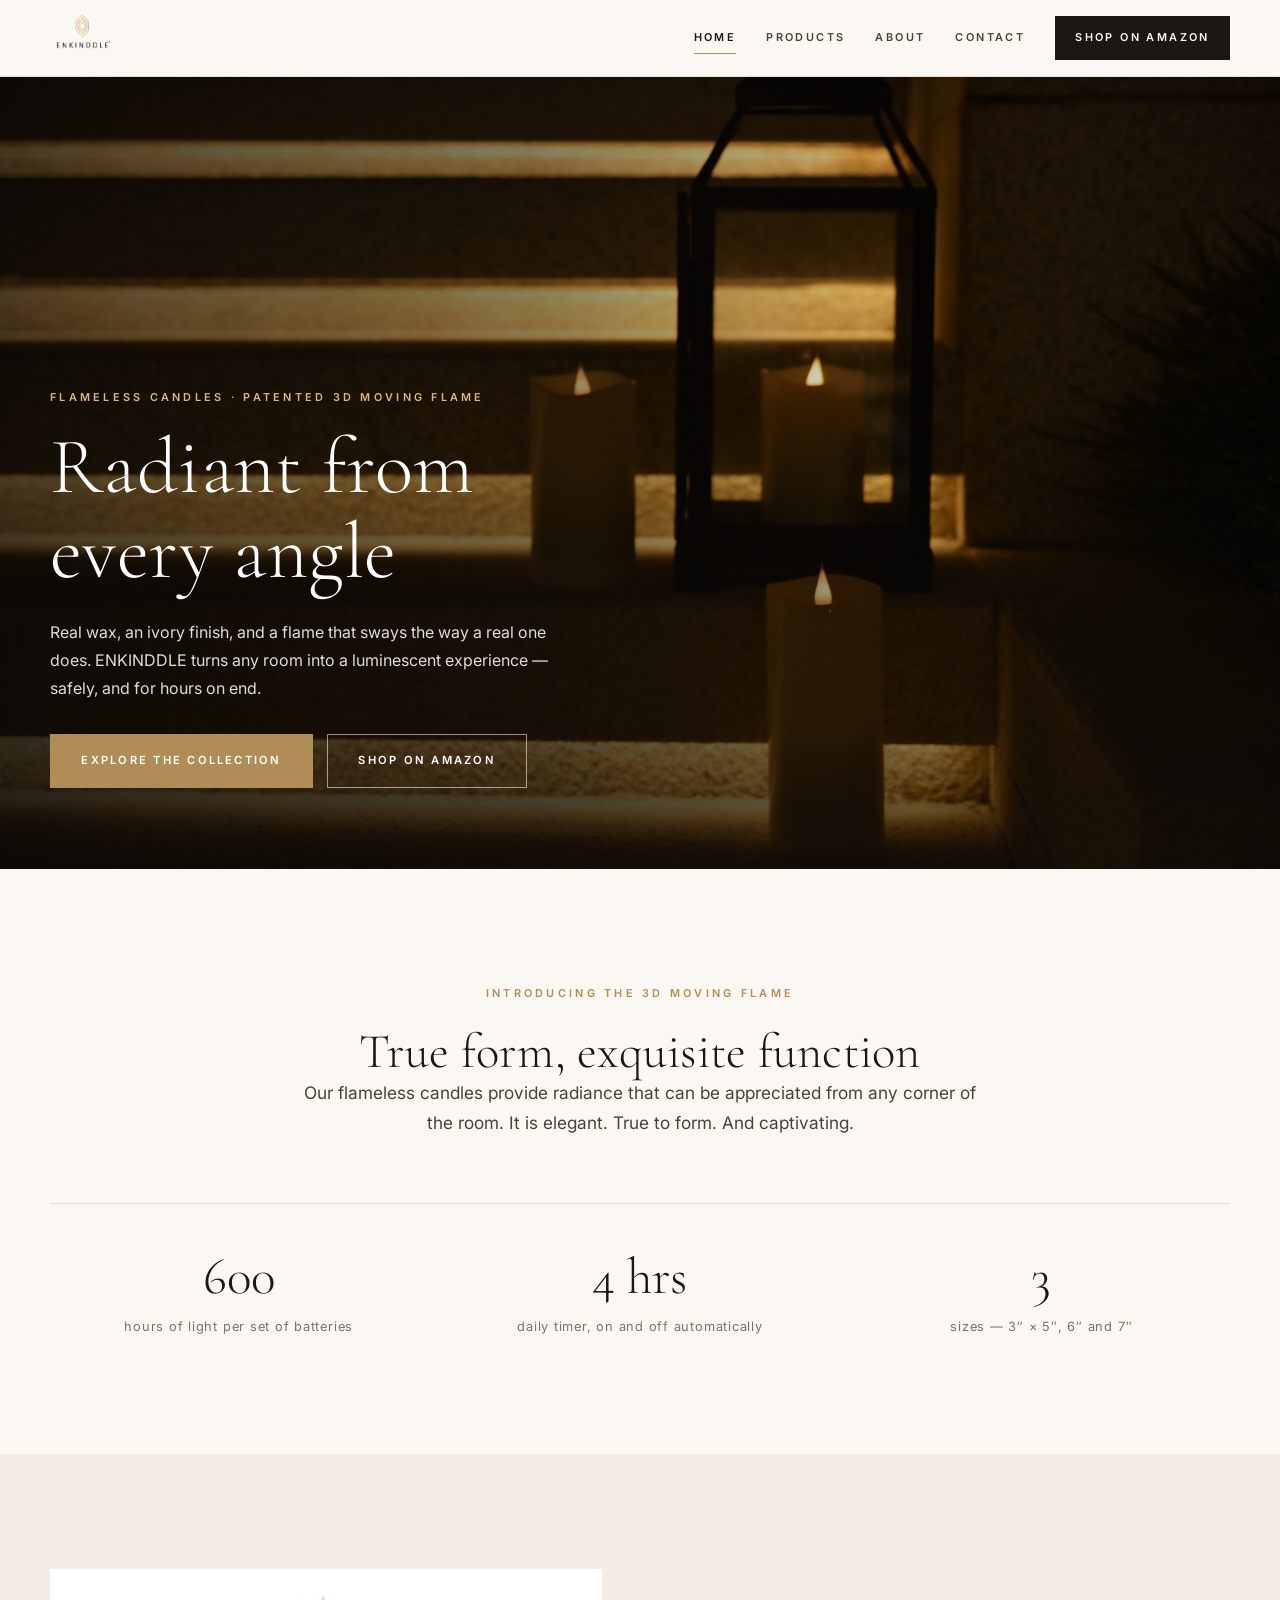
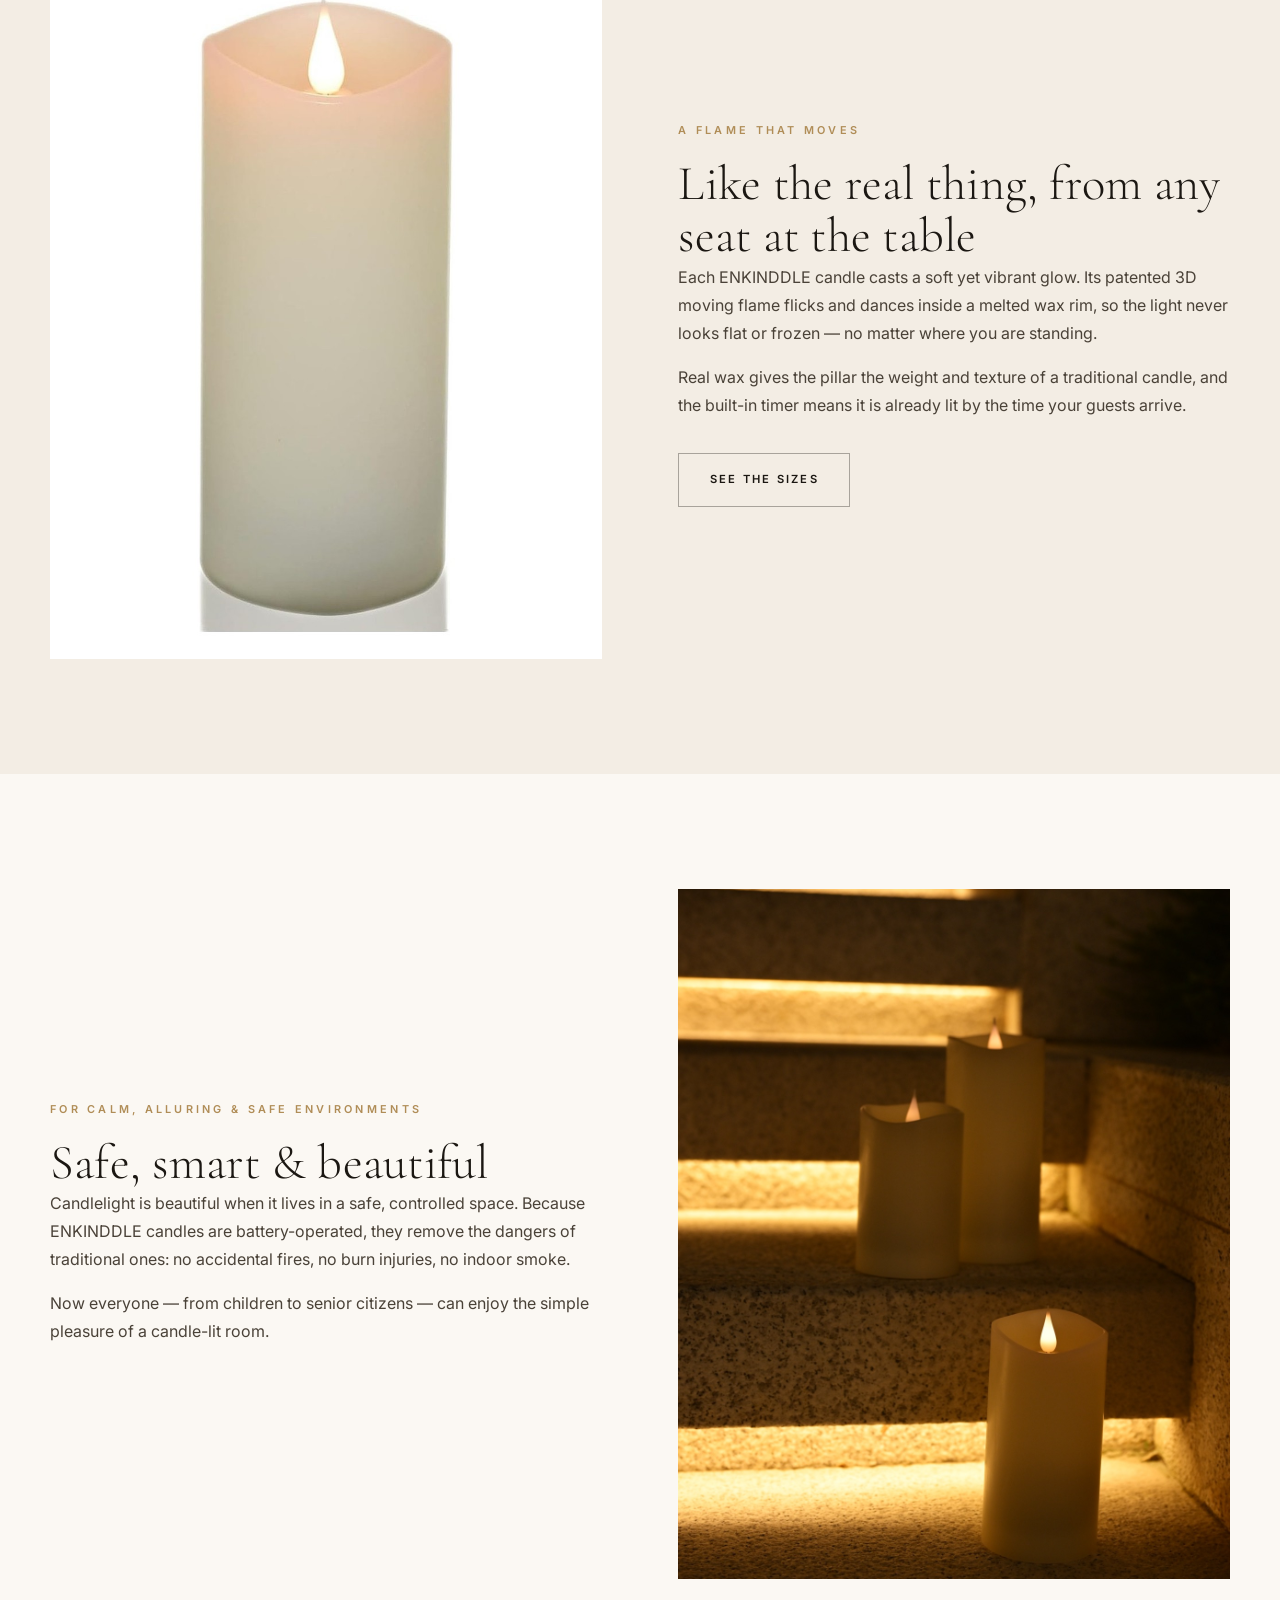
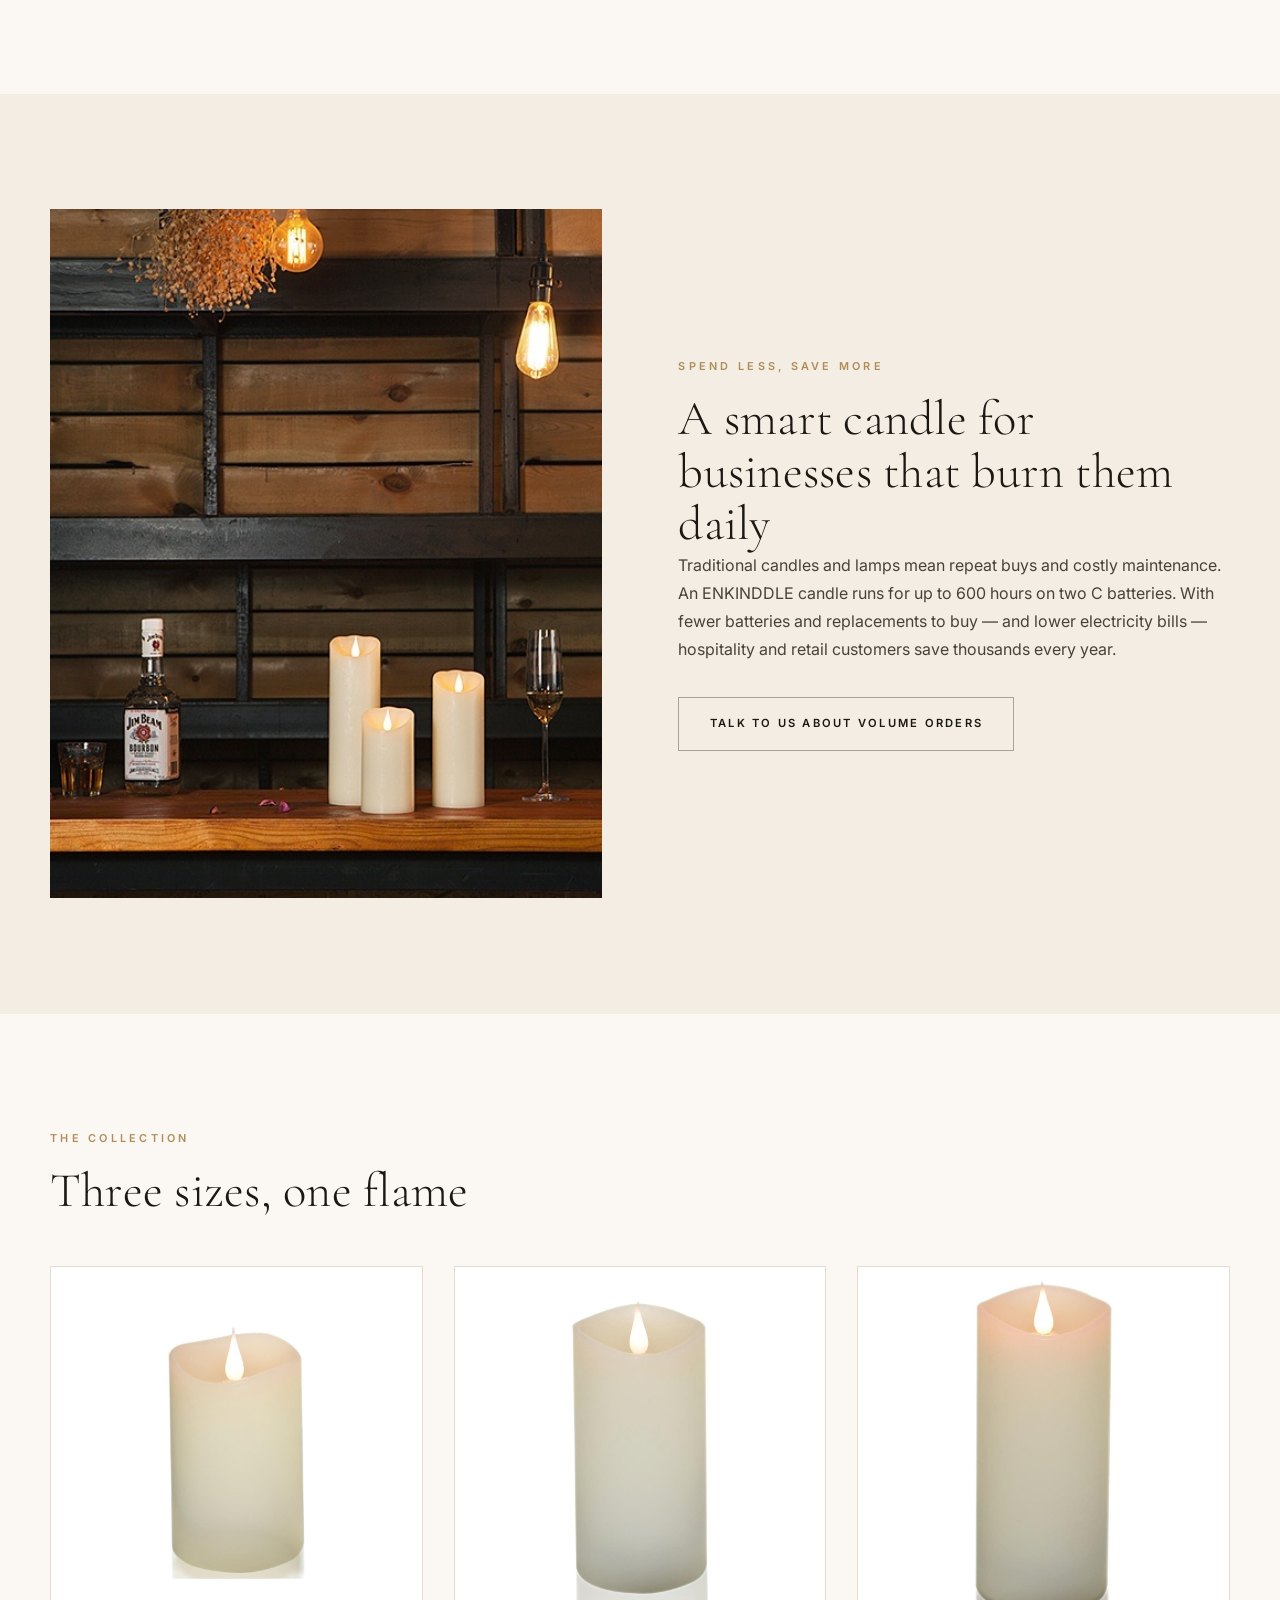
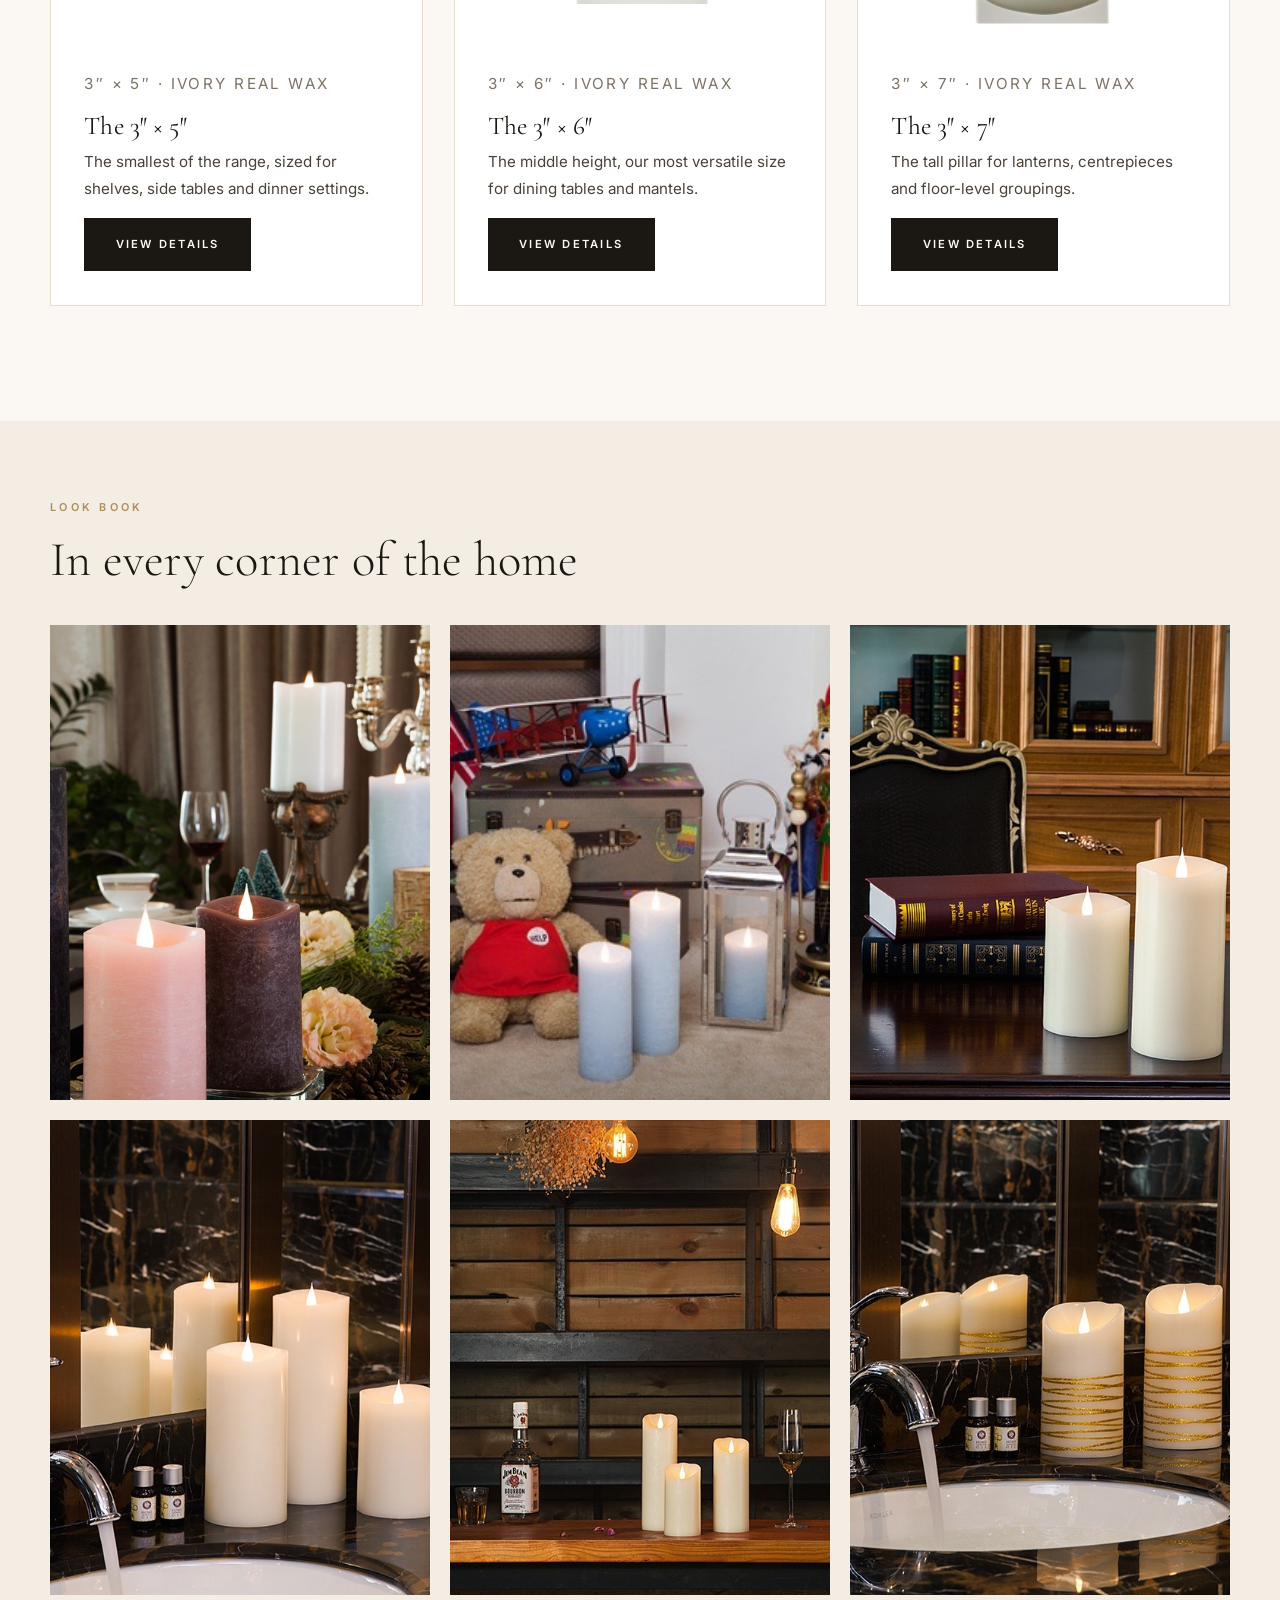
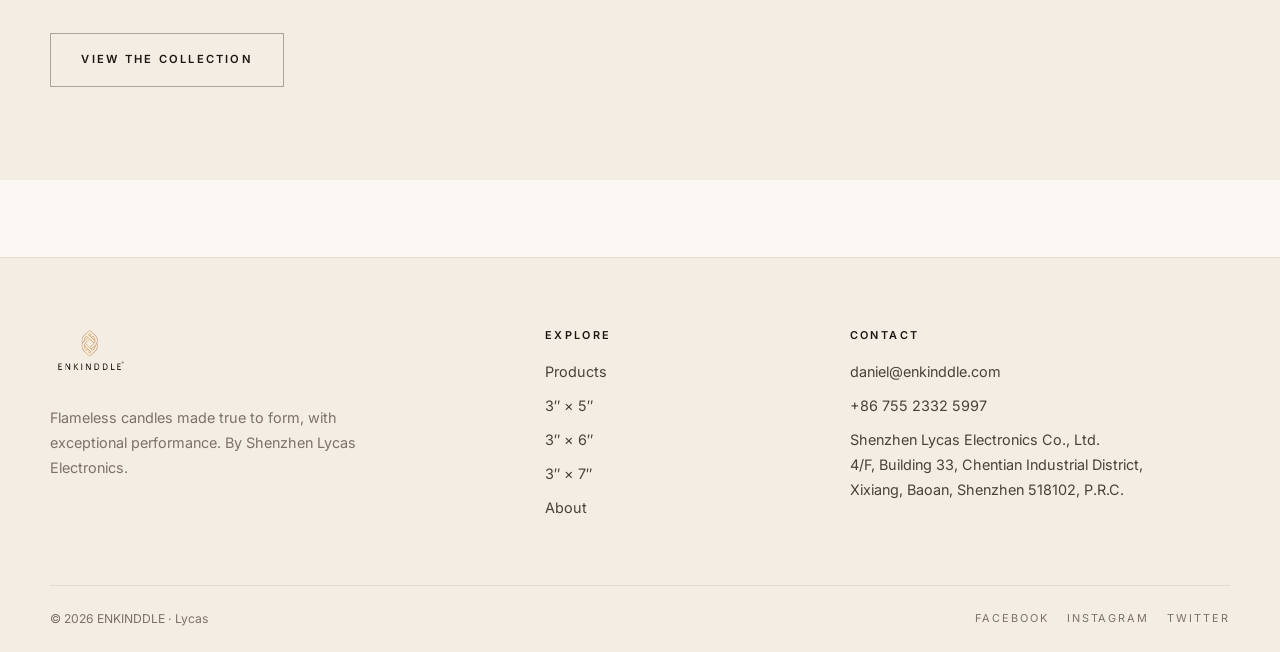
==== index.html @ 39f465e2 "ENKINDDLE static site: three live Amazon sizes, 600-hour timer copy" ====
<!DOCTYPE html>
<html lang="en">
<head>
<meta charset="utf-8">
<meta name="viewport" content="width=device-width, initial-scale=1">
<title>ENKINDDLE — Flameless Candles with a 3D Moving Flame</title>
<meta name="description" content="ENKINDDLE flameless candles combine real wax with a patented 3D moving flame. A 4-hour timer and up to 600 hours on two C batteries — safe light for homes, hotels and events.">
<link rel="canonical" href="https://enkinddle.com/">
<meta property="og:type" content="website">
<meta property="og:title" content="ENKINDDLE — Radiant From Every Angle">
<meta property="og:description" content="Flameless candles with a patented 3D moving flame and real wax — a 4-hour timer and up to 600 hours of glow.">
<meta property="og:image" content="https://enkinddle.com/assets/img/hero-lantern.jpg">
<meta property="og:url" content="https://enkinddle.com/">
<meta name="theme-color" content="#fbf8f3">
<link rel="icon" href="/assets/img/enkinddle-logo.png">
<link rel="preconnect" href="https://fonts.googleapis.com">
<link rel="preconnect" href="https://fonts.gstatic.com" crossorigin>
<link href="https://fonts.googleapis.com/css2?family=Cormorant+Garamond:wght@300;400;500&family=Inter:wght@300;400;500;600&display=swap" rel="stylesheet">
<link rel="stylesheet" href="/assets/css/style.css">
<script type="application/ld+json">
{
  "@context": "https://schema.org",
  "@type": "Organization",
  "name": "ENKINDDLE",
  "url": "https://enkinddle.com/",
  "logo": "https://enkinddle.com/assets/img/enkinddle-logo.png",
  "email": "daniel@enkinddle.com",
  "telephone": "+86-755-2332-5997",
  "parentOrganization": { "@type": "Organization", "name": "Shenzhen Lycas Electronics Co., Ltd." },
  "sameAs": [
    "https://www.facebook.com/Enkinddle/",
    "https://www.instagram.com/enkinddlecandles/",
    "https://twitter.com/EnkinddleCandle"
  ]
}
</script>
</head>
<body>
<header class="site-header">
  <div class="wrap header-inner">
    <a class="brand" href="/" aria-label="ENKINDDLE home">
      <img src="/assets/img/enkinddle-logo.png" alt="ENKINDDLE" width="67" height="46">
    </a>
    <button class="nav-toggle" type="button" aria-expanded="false" aria-controls="site-nav" aria-label="Open menu">
      <span></span><span></span><span></span>
    </button>
    <nav id="site-nav" class="site-nav" aria-label="Main">
      <a href="/" aria-current="page">Home</a>
      <a href="/products/">Products</a>
      <a href="/lycas/">About</a>
      <a href="/contact/">Contact</a>
      <a class="nav-cta" href="https://www.amazon.com/dp/B0DKXBDCCX" target="_blank" rel="noopener">Shop on Amazon</a>
    </nav>
  </div>
</header>

<main>
  <section class="hero">
    <div class="hero__media">
      <img src="/assets/img/hero-lantern.jpg" alt="ENKINDDLE flameless candles glowing in a lantern on stone steps at dusk" width="2400" height="1600" fetchpriority="high">
    </div>
    <div class="wrap hero__content">
      <span class="eyebrow eyebrow--light">Flameless candles &middot; Patented 3D moving flame</span>
      <h1>Radiant from every angle</h1>
      <p>Real wax, an ivory finish, and a flame that sways the way a real one does. ENKINDDLE turns any room into a luminescent experience — safely, and for hours on end.</p>
      <div class="hero__actions">
        <a class="btn btn--gold" href="/products/">Explore the collection</a>
        <a class="btn btn--light" href="https://www.amazon.com/dp/B0DKXBDCCX" target="_blank" rel="noopener">Shop on Amazon</a>
      </div>
    </div>
  </section>

  <section class="section intro-strip">
    <div class="wrap-narrow">
      <span class="eyebrow">Introducing the 3D moving flame</span>
      <h2>True form, exquisite function</h2>
      <p class="lede" style="margin-inline:auto">Our flameless candles provide radiance that can be appreciated from any corner of the room. It is elegant. True to form. And captivating.</p>
    </div>
    <div class="wrap">
      <div class="stats">
        <div class="stat"><strong>600</strong><span>hours of light per set of batteries</span></div>
        <div class="stat"><strong>4 hrs</strong><span>daily timer, on and off automatically</span></div>
        <div class="stat"><strong>3</strong><span>sizes — 3&Prime; &times; 5&Prime;, 6&Prime; and 7&Prime;</span></div>
      </div>
    </div>
  </section>

  <section class="section section--cream">
    <div class="wrap split">
      <div class="split__media">
        <img src="/assets/img/product-3x7.jpg" alt="ENKINDDLE ivory flameless candle with a glowing 3D moving flame" width="1200" height="1200" loading="lazy">
      </div>
      <div class="split__body">
        <span class="eyebrow">A flame that moves</span>
        <h2>Like the real thing, from any seat at the table</h2>
        <p>Each ENKINDDLE candle casts a soft yet vibrant glow. Its patented 3D moving flame flicks and dances inside a melted wax rim, so the light never looks flat or frozen — no matter where you are standing.</p>
        <p>Real wax gives the pillar the weight and texture of a traditional candle, and the built-in timer means it is already lit by the time your guests arrive.</p>
        <a class="btn btn--ghost" href="/products/">See the sizes</a>
      </div>
    </div>
  </section>

  <section class="section">
    <div class="wrap split split--reverse">
      <div class="split__media">
        <img src="/assets/img/scene-wall.jpg" alt="ENKINDDLE flameless candles resting on a stone ledge at night" width="1800" height="1200" loading="lazy">
      </div>
      <div class="split__body">
        <span class="eyebrow">For calm, alluring &amp; safe environments</span>
        <h2>Safe, smart &amp; beautiful</h2>
        <p>Candlelight is beautiful when it lives in a safe, controlled space. Because ENKINDDLE candles are battery-operated, they remove the dangers of traditional ones: no accidental fires, no burn injuries, no indoor smoke.</p>
        <p>Now everyone — from children to senior citizens — can enjoy the simple pleasure of a candle-lit room.</p>
      </div>
    </div>
  </section>

  <section class="section section--cream">
    <div class="wrap split">
      <div class="split__media">
        <img src="/assets/img/Home_Bar-1.jpg" alt="ENKINDDLE flameless candles on a dark wood bar counter beside a whisky bottle" width="500" height="667" loading="lazy">
      </div>
      <div class="split__body">
        <span class="eyebrow">Spend less, save more</span>
        <h2>A smart candle for businesses that burn them daily</h2>
        <p>Traditional candles and lamps mean repeat buys and costly maintenance. An ENKINDDLE candle runs for up to 600 hours on two C batteries. With fewer batteries and replacements to buy — and lower electricity bills — hospitality and retail customers save thousands every year.</p>
        <a class="btn btn--ghost" href="/contact/">Talk to us about volume orders</a>
      </div>
    </div>
  </section>

  <section class="section">
    <div class="wrap">
      <span class="eyebrow">The collection</span>
      <h2 style="margin-bottom:clamp(32px,4vw,48px)">Three sizes, one flame</h2>
      <div class="grid-3">
        <article class="card">
          <div class="card__media">
            <img src="/assets/img/product-3x5.jpg" alt="ENKINDDLE 3 by 5 inch ivory flameless candle with a 3D moving flame" width="1200" height="1200" loading="lazy">
          </div>
          <div class="card__body">
            <p class="card__meta">3&Prime; &times; 5&Prime; &middot; Ivory real wax</p>
            <h3>The 3&Prime; &times; 5&Prime;</h3>
            <p>The smallest of the range, sized for shelves, side tables and dinner settings.</p>
            <div class="card__actions">
              <a class="btn" href="/products/3x5/">View details</a>
            </div>
          </div>
        </article>
        <article class="card">
          <div class="card__media">
            <img src="/assets/img/product-3x6.jpg" alt="ENKINDDLE ivory flameless candle with a 3D moving flame" width="1200" height="1200" loading="lazy">
          </div>
          <div class="card__body">
            <p class="card__meta">3&Prime; &times; 6&Prime; &middot; Ivory real wax</p>
            <h3>The 3&Prime; &times; 6&Prime;</h3>
            <p>The middle height, our most versatile size for dining tables and mantels.</p>
            <div class="card__actions">
              <a class="btn" href="/products/3x6/">View details</a>
            </div>
          </div>
        </article>
        <article class="card">
          <div class="card__media">
            <img src="/assets/img/product-3x7.jpg" alt="ENKINDDLE tall ivory flameless candle with a 3D moving flame" width="1200" height="1200" loading="lazy">
          </div>
          <div class="card__body">
            <p class="card__meta">3&Prime; &times; 7&Prime; &middot; Ivory real wax</p>
            <h3>The 3&Prime; &times; 7&Prime;</h3>
            <p>The tall pillar for lanterns, centrepieces and floor-level groupings.</p>
            <div class="card__actions">
              <a class="btn" href="/products/enkinddle-flameless-candles-ivory-real-wax-led-candles-with-remote-1-pack-3x7/">View details</a>
            </div>
          </div>
        </article>
      </div>
    </div>
  </section>

  <section class="section section--tight section--cream">
    <div class="wrap">
      <span class="eyebrow">Look book</span>
      <h2 style="margin-bottom:clamp(28px,3vw,40px)">In every corner of the home</h2>
      <div class="lookbook">
        <img src="/assets/img/MG_9657.jpg" alt="Flameless candles glowing in a living room" width="1020" height="680" loading="lazy">
        <img src="/assets/img/MG_0014.jpg" alt="Flameless candles on a shelf" width="482" height="321" loading="lazy">
        <img src="/assets/img/Home_Office-1.jpg" alt="Flameless candle on an office desk" width="500" height="667" loading="lazy">
        <img src="/assets/img/Home_sink2-1.jpg" alt="Flameless candles beside a bathroom sink" width="500" height="667" loading="lazy">
        <img src="/assets/img/Home_Bar-1.jpg" alt="Flameless candles at a home bar" width="500" height="667" loading="lazy">
        <img src="/assets/img/Home_sink-1.jpg" alt="Flameless candle beside a bathroom sink" width="500" height="667" loading="lazy">
      </div>
      <p style="margin-top:clamp(28px,3vw,40px)"><a class="btn btn--ghost" href="/products/">View the collection</a></p>
    </div>
  </section>
</main>

<footer class="site-footer">
  <div class="wrap footer-grid">
    <div>
      <img src="/assets/img/enkinddle-logo.png" alt="ENKINDDLE" width="82" height="56" loading="lazy">
      <p>Flameless candles made true to form, with exceptional performance. By Shenzhen Lycas Electronics.</p>
    </div>
    <div>
      <h4>Explore</h4>
      <ul>
        <li><a href="/products/">Products</a></li>
        <li><a href="/products/3x5/">3&Prime; &times; 5&Prime;</a></li>
        <li><a href="/products/3x6/">3&Prime; &times; 6&Prime;</a></li>
        <li><a href="/products/enkinddle-flameless-candles-ivory-real-wax-led-candles-with-remote-1-pack-3x7/">3&Prime; &times; 7&Prime;</a></li>
        <li><a href="/lycas/">About</a></li>
      </ul>
    </div>
    <div>
      <h4>Contact</h4>
      <ul>
        <li><a href="mailto:daniel@enkinddle.com">daniel@enkinddle.com</a></li>
        <li><a href="tel:+8675523325997">+86 755 2332 5997</a></li>
        <li>Shenzhen Lycas Electronics Co., Ltd.<br>4/F, Building 33, Chentian Industrial District,<br>Xixiang, Baoan, Shenzhen 518102, P.R.C.</li>
      </ul>
    </div>
  </div>
  <div class="wrap footer-bottom">
    <span>&copy; 2026 ENKINDDLE &middot; Lycas</span>
    <div class="social">
      <a href="https://www.facebook.com/Enkinddle/" target="_blank" rel="noopener">Facebook</a>
      <a href="https://www.instagram.com/enkinddlecandles/" target="_blank" rel="noopener">Instagram</a>
      <a href="https://twitter.com/EnkinddleCandle" target="_blank" rel="noopener">Twitter</a>
    </div>
  </div>
</footer>
<script src="/assets/js/site.js" defer></script>
</body>
</html>
---- assets/css/style.css ----
:root {
  --bg: #fbf8f3;
  --bg-2: #f3ede4;
  --ink: #1b1712;
  --ink-soft: #4a4238;
  --muted: #7d7265;
  --gold: #b08d57;
  --gold-deep: #96743f;
  --line: #e6ddd0;
  --serif: "Cormorant Garamond", "Times New Roman", serif;
  --sans: "Inter", -apple-system, BlinkMacSystemFont, "Segoe UI", sans-serif;
  --header-h: 76px;
}

* { box-sizing: border-box; }

html {
  scroll-behavior: smooth;
  scroll-padding-top: calc(var(--header-h) + 16px);
  -webkit-text-size-adjust: 100%;
}

body {
  margin: 0;
  background: var(--bg);
  color: var(--ink-soft);
  font-family: var(--sans);
  font-size: 16px;
  line-height: 1.75;
  font-weight: 400;
  -webkit-font-smoothing: antialiased;
}

img { display: block; max-width: 100%; height: auto; }

a { color: inherit; text-decoration: none; }

h1, h2, h3, h4 {
  font-family: var(--serif);
  color: var(--ink);
  font-weight: 400;
  line-height: 1.08;
  margin: 0;
  letter-spacing: 0.005em;
}

h1 { font-size: clamp(2.7rem, 6.2vw, 5.4rem); font-weight: 300; }
h2 { font-size: clamp(2rem, 3.8vw, 3.3rem); font-weight: 300; }
h3 { font-size: clamp(1.4rem, 2vw, 1.75rem); }

p { margin: 0 0 1em; }

.wrap { width: min(1180px, 100% - 48px); margin-inline: auto; }
.wrap-narrow { width: min(760px, 100% - 48px); margin-inline: auto; }

.eyebrow {
  display: block;
  font-family: var(--sans);
  font-size: 0.68rem;
  font-weight: 600;
  letter-spacing: 0.3em;
  text-transform: uppercase;
  color: var(--gold);
  margin-bottom: 1.1rem;
}

.eyebrow--light { color: #d8b981; }

.lede { font-size: 1.08rem; color: var(--ink-soft); max-width: 62ch; }

.btn {
  display: inline-flex;
  align-items: center;
  gap: 0.65rem;
  padding: 1rem 1.9rem;
  font-family: var(--sans);
  font-size: 0.7rem;
  font-weight: 600;
  letter-spacing: 0.2em;
  text-transform: uppercase;
  color: var(--bg);
  background: var(--ink);
  border: 1px solid var(--ink);
  transition: background 0.25s ease, color 0.25s ease, border-color 0.25s ease;
  cursor: pointer;
}

.btn:hover, .btn:focus-visible { background: var(--gold-deep); border-color: var(--gold-deep); color: #fff; }
.btn--gold { background: var(--gold); border-color: var(--gold); color: #fff; }
.btn--gold:hover, .btn--gold:focus-visible { background: var(--gold-deep); border-color: var(--gold-deep); }
.btn--ghost { background: transparent; color: var(--ink); border-color: rgba(27, 23, 18, 0.35); }
.btn--ghost:hover, .btn--ghost:focus-visible { background: var(--ink); color: var(--bg); border-color: var(--ink); }
.btn--light { background: transparent; color: #fff; border-color: rgba(255, 255, 255, 0.55); }
.btn--light:hover, .btn--light:focus-visible { background: #fff; color: var(--ink); border-color: #fff; }

:focus-visible { outline: 2px solid var(--gold); outline-offset: 3px; }

/* ---------- header ---------- */
.site-header {
  position: sticky;
  top: 0;
  z-index: 50;
  background: rgba(251, 248, 243, 0.94);
  backdrop-filter: blur(10px);
  border-bottom: 1px solid var(--line);
}

.header-inner {
  display: flex;
  align-items: center;
  justify-content: space-between;
  gap: 24px;
  height: var(--header-h);
}

.brand img { height: 46px; width: auto; }

.site-nav { display: flex; align-items: center; gap: 30px; }

.site-nav a {
  font-size: 0.68rem;
  font-weight: 600;
  letter-spacing: 0.22em;
  text-transform: uppercase;
  color: var(--ink-soft);
  padding: 6px 0;
  border-bottom: 1px solid transparent;
  transition: color 0.2s ease, border-color 0.2s ease;
}

.site-nav a:hover, .site-nav a[aria-current="page"] { color: var(--ink); border-color: var(--gold); }

.site-nav .nav-cta {
  padding: 0.7rem 1.2rem;
  background: var(--ink);
  color: var(--bg);
  border: 1px solid var(--ink);
}
.site-nav .nav-cta:hover { background: var(--gold-deep); border-color: var(--gold-deep); color: #fff; }

.nav-toggle {
  display: none;
  width: 42px;
  height: 42px;
  background: none;
  border: 0;
  cursor: pointer;
  padding: 10px;
}
.nav-toggle span { display: block; height: 1px; background: var(--ink); margin: 6px 0; transition: transform 0.25s ease, opacity 0.2s ease; }
.nav-toggle[aria-expanded="true"] span:nth-child(1) { transform: translateY(7px) rotate(45deg); }
.nav-toggle[aria-expanded="true"] span:nth-child(2) { opacity: 0; }
.nav-toggle[aria-expanded="true"] span:nth-child(3) { transform: translateY(-7px) rotate(-45deg); }

/* ---------- hero ---------- */
.hero {
  position: relative;
  min-height: min(88vh, 820px);
  display: flex;
  align-items: flex-end;
  color: #fff;
  overflow: hidden;
}
.hero__media, .hero__media img { position: absolute; inset: 0; width: 100%; height: 100%; object-fit: cover; }
.hero__media::after {
  content: "";
  position: absolute;
  inset: 0;
  background:
    linear-gradient(90deg, rgba(10, 8, 6, 0.68) 0%, rgba(10, 8, 6, 0.38) 42%, rgba(10, 8, 6, 0) 72%),
    linear-gradient(180deg, rgba(12, 10, 8, 0.22) 0%, rgba(12, 10, 8, 0.12) 40%, rgba(12, 10, 8, 0.7) 100%);
}
.hero__content { position: relative; z-index: 1; padding: 0 0 clamp(56px, 9vh, 96px); }
.hero h1 { color: #fff; max-width: 15ch; margin-bottom: 1.4rem; }
.hero p { color: rgba(255, 255, 255, 0.86); max-width: 54ch; margin-bottom: 2rem; }
.hero__actions { display: flex; flex-wrap: wrap; gap: 14px; }

/* ---------- sections ---------- */
.section { padding: clamp(64px, 9vw, 120px) 0; }
.section--tight { padding: clamp(48px, 6vw, 80px) 0; }
.section--cream { background: var(--bg-2); }

.split {
  display: grid;
  grid-template-columns: 1fr 1fr;
  gap: clamp(32px, 6vw, 88px);
  align-items: center;
}
.split--reverse .split__media { order: 2; }
.split__media { position: relative; }
.split__media img { width: 100%; aspect-ratio: 4 / 5; object-fit: cover; }
.split__media--wide img { aspect-ratio: 4 / 3; }
.split__body .btn { margin-top: 0.75rem; }
.split__body p:last-of-type { margin-bottom: 1.4rem; }

.intro-strip { text-align: center; }
.intro-strip p { max-width: 62ch; margin-inline: auto; }
.intro-strip .eyebrow { margin-bottom: 1.4rem; }

.stats {
  display: grid;
  grid-template-columns: repeat(3, 1fr);
  gap: 24px;
  margin-top: clamp(40px, 6vw, 64px);
  border-top: 1px solid var(--line);
  padding-top: clamp(32px, 4vw, 48px);
}
.stat strong {
  display: block;
  font-family: var(--serif);
  font-size: clamp(2.2rem, 4vw, 3.2rem);
  font-weight: 300;
  color: var(--ink);
  line-height: 1;
  margin-bottom: 0.5rem;
}
.stat span { font-size: 0.8rem; letter-spacing: 0.06em; color: var(--muted); }

/* ---------- page hero ---------- */
.page-hero { padding: clamp(56px, 8vw, 96px) 0 clamp(32px, 4vw, 48px); }
.page-hero p { max-width: 60ch; margin-top: 1.2rem; }

/* ---------- product cards ---------- */
.grid-2 { display: grid; grid-template-columns: repeat(2, 1fr); gap: clamp(24px, 3vw, 40px); }
.grid-3 { display: grid; grid-template-columns: repeat(3, 1fr); gap: clamp(20px, 2.4vw, 32px); }

.card {
  background: #fff;
  border: 1px solid var(--line);
  display: flex;
  flex-direction: column;
}
.card__media { background: #0f0e0c; overflow: hidden; }
.card__media img { width: 100%; aspect-ratio: 1 / 1; object-fit: cover; transition: transform 0.5s ease; }
.card:hover .card__media img { transform: scale(1.03); }
.card__body { padding: clamp(22px, 2.6vw, 34px); display: flex; flex-direction: column; flex: 1; }
.card__meta { font-size: 0.7rem; letter-spacing: 0.16em; text-transform: uppercase; color: var(--muted); margin-bottom: 0.9rem; }
.card h3 { margin-bottom: 0.6rem; }
.card p { font-size: 0.95rem; }
.card ul { margin: 0 0 1.5rem; padding-left: 1.1rem; font-size: 0.92rem; }
.card ul li { margin-bottom: 0.45rem; }
.card .btn { margin-top: auto; align-self: flex-start; }
.card__actions { display: flex; flex-wrap: wrap; gap: 12px; margin-top: auto; }

/* ---------- lookbook ---------- */
.lookbook {
  display: grid;
  grid-template-columns: repeat(3, 1fr);
  gap: clamp(12px, 1.6vw, 20px);
}
.lookbook img { width: 100%; aspect-ratio: 4 / 5; object-fit: cover; }
.lookbook .span-2 { grid-column: span 2; }
.lookbook .span-2 img { aspect-ratio: auto; height: 100%; }

/* ---------- product detail ---------- */
.product-detail {
  display: grid;
  grid-template-columns: minmax(0, 1.05fr) minmax(0, 0.95fr);
  gap: clamp(32px, 5vw, 72px);
  align-items: start;
  padding-bottom: clamp(56px, 8vw, 96px);
}
.product-detail__media { background: #0f0e0c; position: sticky; top: calc(var(--header-h) + 24px); }
.product-detail__media img { width: 100%; aspect-ratio: 1 / 1; object-fit: cover; }
.product-detail h1 { font-size: clamp(1.9rem, 3.2vw, 2.8rem); margin-bottom: 1rem; }
.breadcrumb { font-size: 0.7rem; letter-spacing: 0.18em; text-transform: uppercase; color: var(--muted); margin: clamp(24px, 3vw, 36px) 0 1.6rem; }
.breadcrumb a:hover { color: var(--ink); }
.breadcrumb span { margin: 0 0.6em; color: var(--line); }

.feature-list { list-style: none; padding: 0; margin: 1.8rem 0; border-top: 1px solid var(--line); }
.feature-list li { padding: 1rem 0; border-bottom: 1px solid var(--line); font-size: 0.95rem; }
.feature-list strong { display: block; font-size: 0.7rem; letter-spacing: 0.18em; text-transform: uppercase; color: var(--gold-deep); margin-bottom: 0.35rem; font-weight: 600; }

.specs { display: grid; grid-template-columns: repeat(2, 1fr); gap: 1px; background: var(--line); border: 1px solid var(--line); margin: 1.8rem 0 2.2rem; }
.specs div { background: var(--bg); padding: 1rem 1.2rem; }
.specs dt { font-size: 0.66rem; letter-spacing: 0.18em; text-transform: uppercase; color: var(--muted); margin-bottom: 0.25rem; }
.specs dd { margin: 0; font-size: 0.95rem; color: var(--ink); }

.buy-bar { display: flex; flex-wrap: wrap; gap: 12px; align-items: center; }
.buy-note { font-size: 0.78rem; color: var(--muted); margin-top: 1rem; }

/* ---------- contact ---------- */
.contact-grid { display: grid; grid-template-columns: 1fr 0.85fr; gap: clamp(40px, 6vw, 88px); }
.form-row { display: grid; grid-template-columns: 1fr 1fr; gap: 20px; }
.field { display: flex; flex-direction: column; margin-bottom: 22px; }
.field label { font-size: 0.68rem; letter-spacing: 0.18em; text-transform: uppercase; color: var(--muted); margin-bottom: 0.5rem; }
.field input, .field textarea {
  font: inherit;
  color: var(--ink);
  background: transparent;
  border: 0;
  border-bottom: 1px solid var(--line);
  padding: 0.7rem 0;
  border-radius: 0;
  transition: border-color 0.2s ease;
}
.field textarea { min-height: 130px; resize: vertical; }
.field input:focus, .field textarea:focus { outline: none; border-color: var(--gold); }
.contact-info h3 { margin-bottom: 1.2rem; }
.contact-info address { font-style: normal; font-size: 0.95rem; line-height: 1.9; margin-bottom: 1.6rem; }
.contact-info a { border-bottom: 1px solid var(--line); }
.contact-info a:hover { border-color: var(--gold); }

/* ---------- footer ---------- */
.site-footer { background: var(--bg-2); border-top: 1px solid var(--line); padding: clamp(48px, 6vw, 72px) 0 0; margin-top: clamp(48px, 6vw, 80px); }
.footer-grid { display: grid; grid-template-columns: 1.4fr 0.8fr 1.2fr; gap: clamp(28px, 4vw, 56px); padding-bottom: clamp(36px, 5vw, 56px); }
.site-footer img { height: 56px; width: auto; margin-bottom: 1.2rem; }
.site-footer p { font-size: 0.9rem; color: var(--muted); max-width: 34ch; }
.site-footer h4 { font-family: var(--sans); font-size: 0.68rem; letter-spacing: 0.22em; text-transform: uppercase; color: var(--ink); margin: 0 0 1.1rem; font-weight: 600; }
.site-footer ul { list-style: none; padding: 0; margin: 0; font-size: 0.9rem; }
.site-footer li { margin-bottom: 0.55rem; }
.site-footer a:hover { color: var(--gold-deep); }
.footer-bottom { display: flex; justify-content: space-between; align-items: center; gap: 16px; flex-wrap: wrap; border-top: 1px solid var(--line); padding: 1.4rem 0; font-size: 0.76rem; color: var(--muted); }
.social { display: flex; gap: 18px; }
.social a { font-size: 0.68rem; letter-spacing: 0.18em; text-transform: uppercase; }

/* ---------- 404 ---------- */
.notfound { text-align: center; padding: clamp(96px, 16vh, 180px) 0; }

/* ---------- responsive ---------- */
@media (max-width: 920px) {
  :root { --header-h: 66px; }
  .nav-toggle { display: block; }
  .site-nav {
    position: fixed;
    top: var(--header-h);
    left: 0;
    right: 0;
    flex-direction: column;
    align-items: flex-start;
    gap: 0;
    background: var(--bg);
    border-bottom: 1px solid var(--line);
    padding: 8px 24px 24px;
    transform: translateY(-12px);
    opacity: 0;
    visibility: hidden;
    transition: opacity 0.22s ease, transform 0.22s ease, visibility 0.22s;
  }
  .site-nav.is-open { opacity: 1; transform: none; visibility: visible; }
  .site-nav a { width: 100%; padding: 14px 0; border-bottom: 1px solid var(--line); }
  .site-nav .nav-cta { margin-top: 16px; text-align: center; justify-content: center; display: flex; }
  .split, .product-detail, .contact-grid, .grid-2 { grid-template-columns: 1fr; }
  .grid-3 { grid-template-columns: repeat(2, 1fr); }
  .split--reverse .split__media { order: 0; }
  .split__media img { aspect-ratio: 4 / 3; }
  .product-detail__media { position: static; }
  .lookbook { grid-template-columns: repeat(2, 1fr); }
  .lookbook .span-2 { grid-column: span 2; }
  .footer-grid { grid-template-columns: 1fr; }
}

@media (max-width: 560px) {
  .wrap, .wrap-narrow { width: calc(100% - 36px); }
  .form-row { grid-template-columns: 1fr; gap: 0; }
  .specs { grid-template-columns: 1fr; }
  .stats { grid-template-columns: 1fr; gap: 28px; }
  .hero { min-height: 78vh; }
  .hero__media img { object-position: 68% center; }
  .hero__media::after {
    background:
      linear-gradient(180deg, rgba(10, 8, 6, 0.3) 0%, rgba(10, 8, 6, 0.18) 35%, rgba(10, 8, 6, 0.76) 100%);
  }
  .card__actions .btn { width: 100%; justify-content: center; }
  .grid-3 { grid-template-columns: 1fr; }
}

@media (prefers-reduced-motion: reduce) {
  html { scroll-behavior: auto; }
  *, *::before, *::after { transition: none !important; animation: none !important; }
}
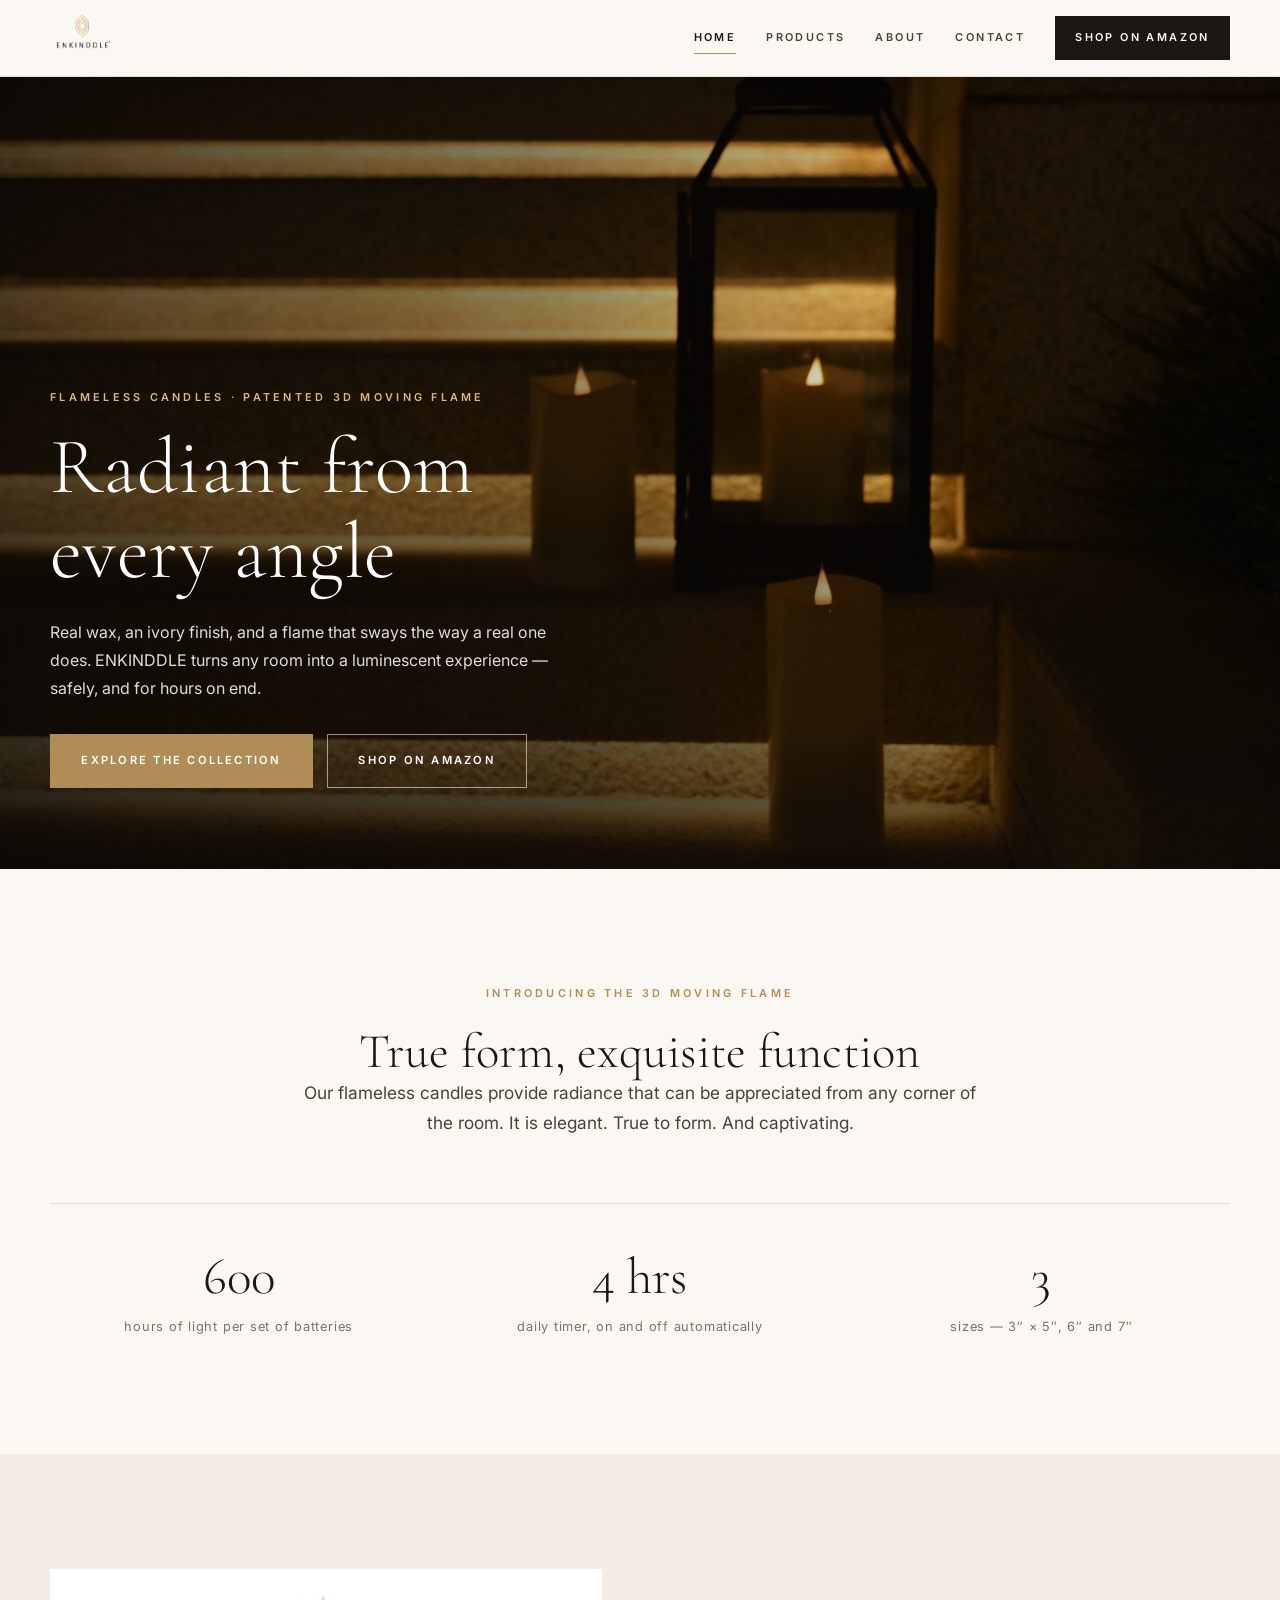
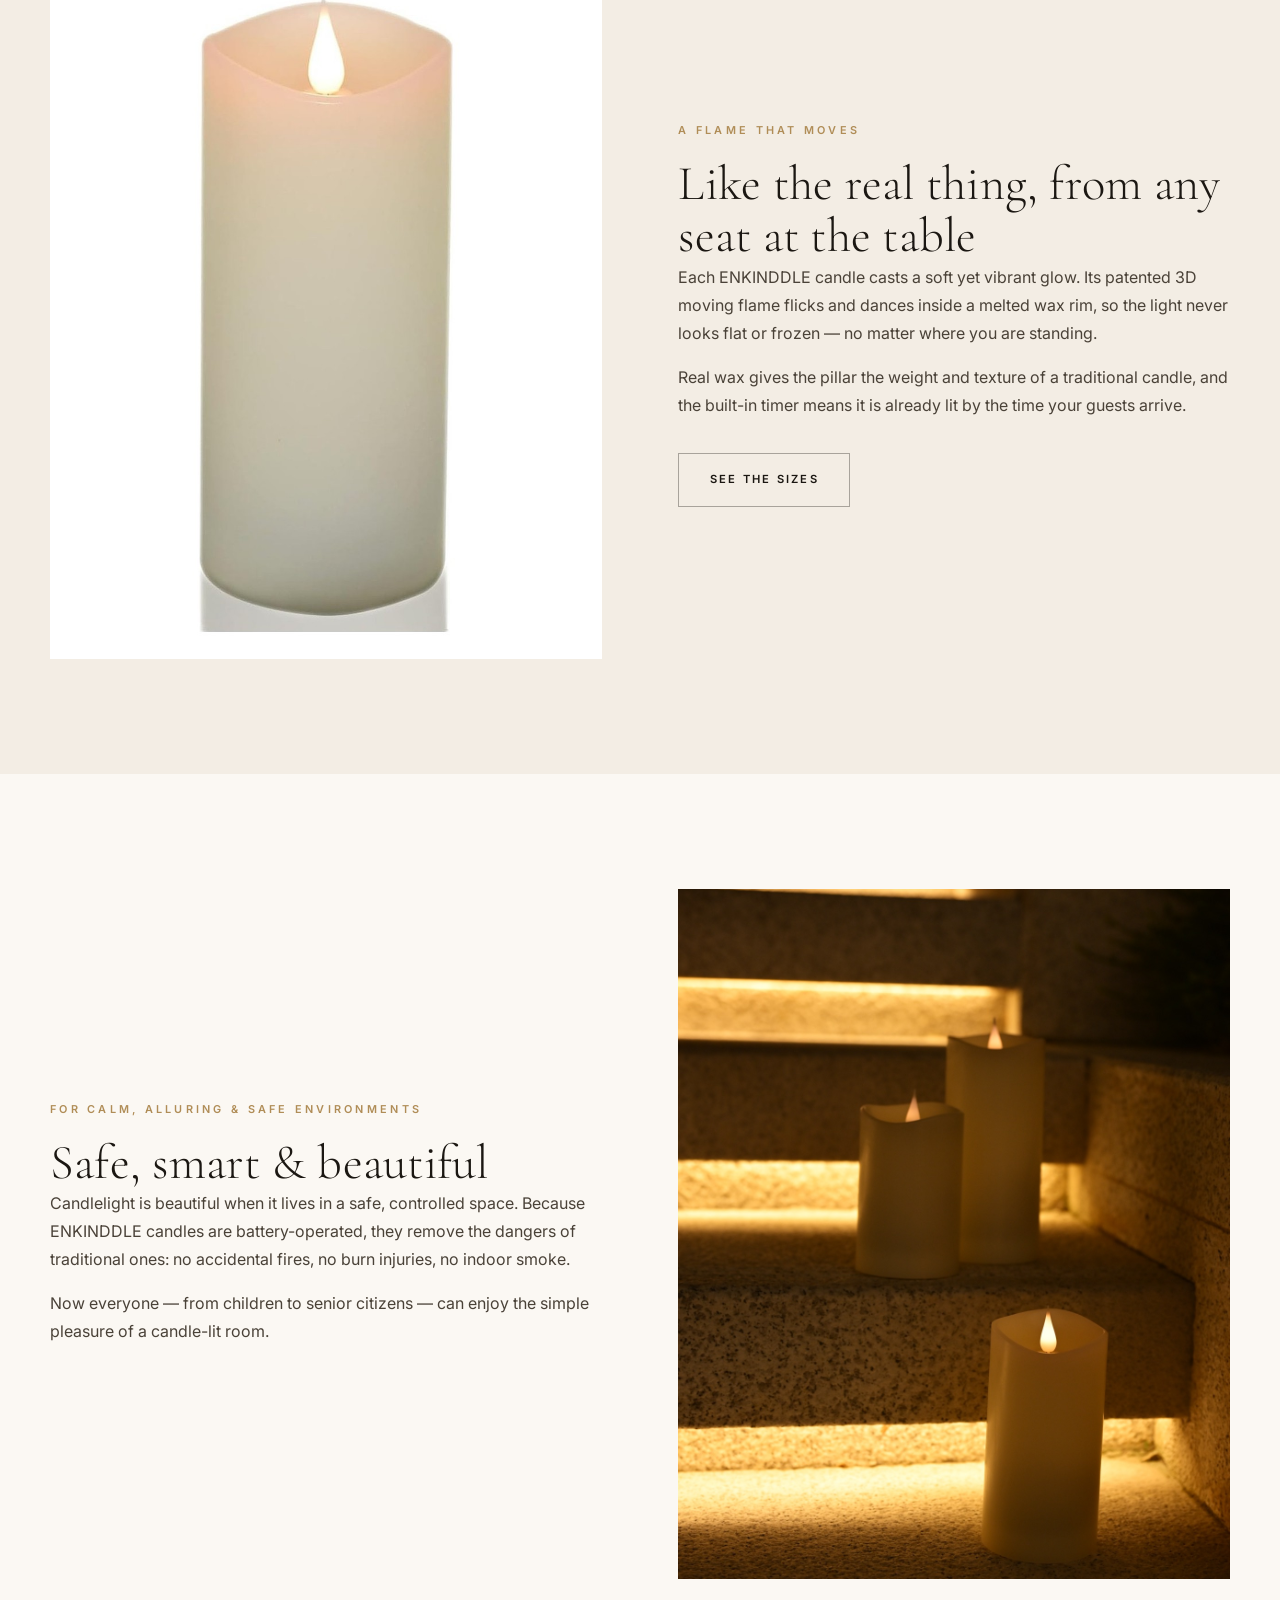
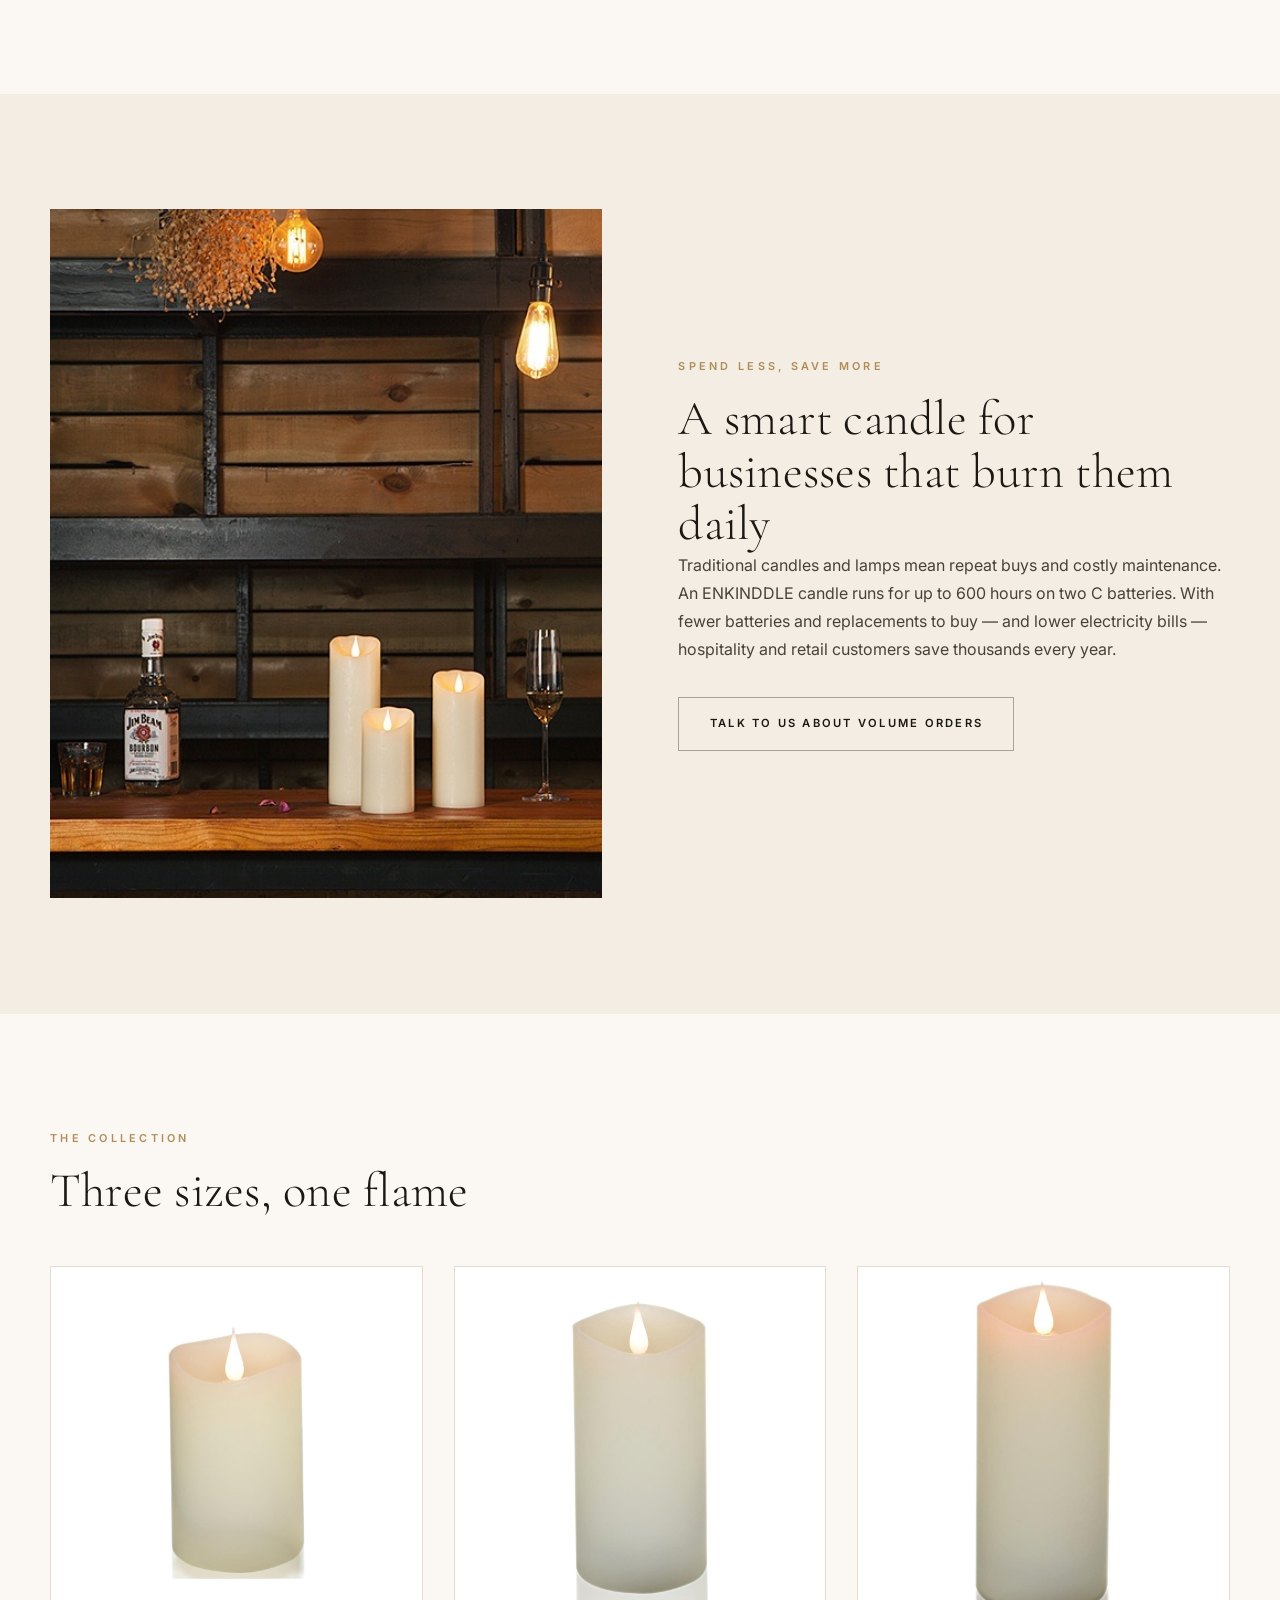
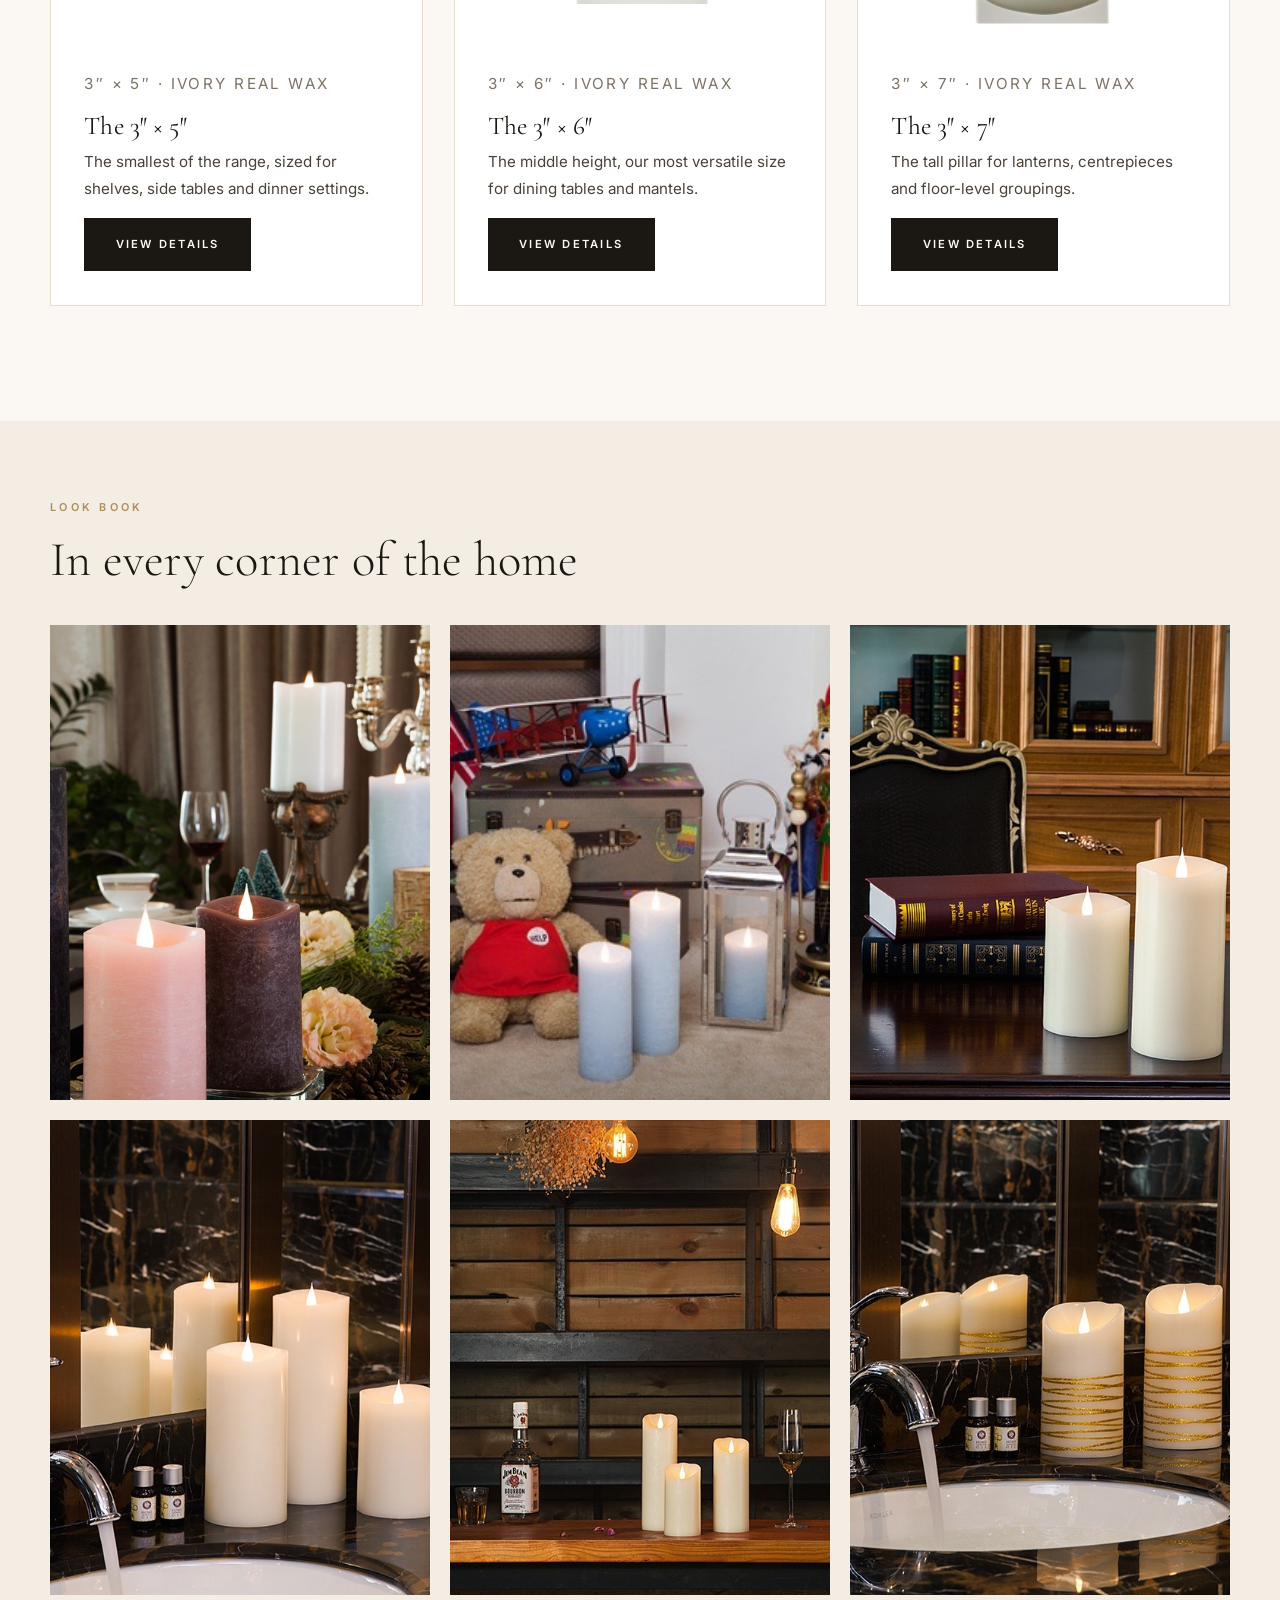
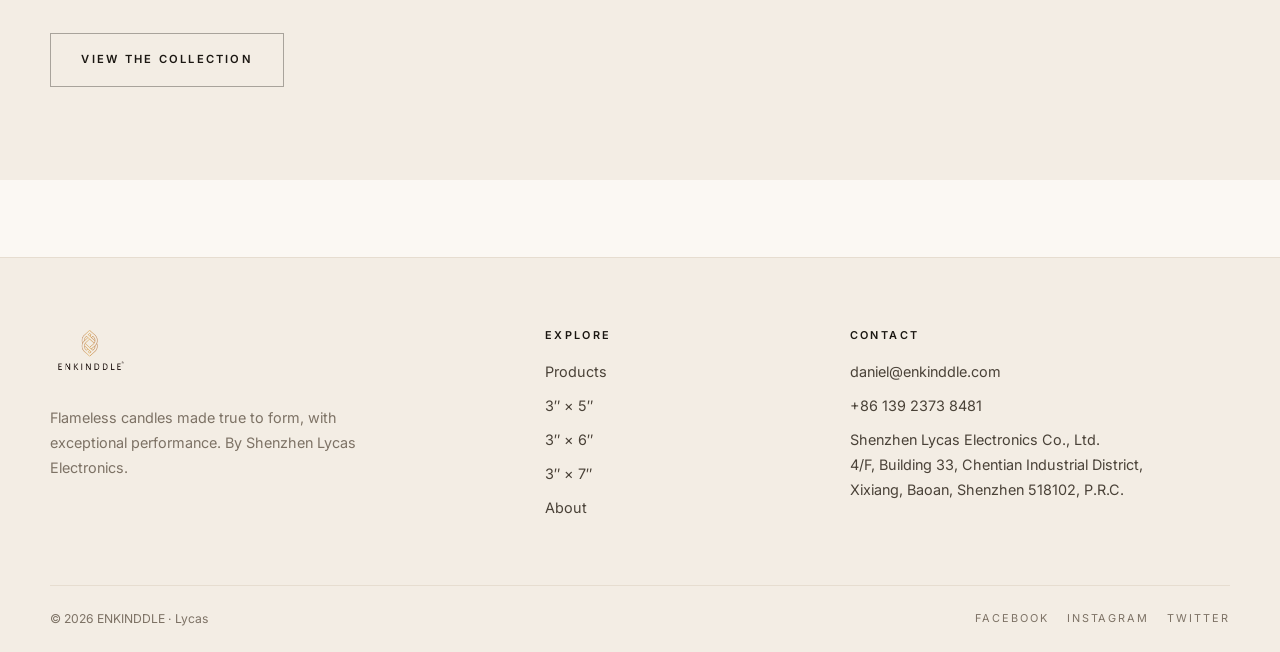
==== commit aa346008: "Update office phone to +86 139 2373 8481" ====
--- a/index.html
+++ b/index.html
@@ -25,7 +25,7 @@
   "url": "https://enkinddle.com/",
   "logo": "https://enkinddle.com/assets/img/enkinddle-logo.png",
   "email": "daniel@enkinddle.com",
-  "telephone": "+86-755-2332-5997",
+  "telephone": "+86-139-2373-8481",
   "parentOrganization": { "@type": "Organization", "name": "Shenzhen Lycas Electronics Co., Ltd." },
   "sameAs": [
     "https://www.facebook.com/Enkinddle/",
@@ -213,7 +213,7 @@
       <h4>Contact</h4>
       <ul>
         <li><a href="mailto:daniel@enkinddle.com">daniel@enkinddle.com</a></li>
-        <li><a href="tel:+8675523325997">+86 755 2332 5997</a></li>
+        <li><a href="tel:+8613923738481">+86 139 2373 8481</a></li>
         <li>Shenzhen Lycas Electronics Co., Ltd.<br>4/F, Building 33, Chentian Industrial District,<br>Xixiang, Baoan, Shenzhen 518102, P.R.C.</li>
       </ul>
     </div>
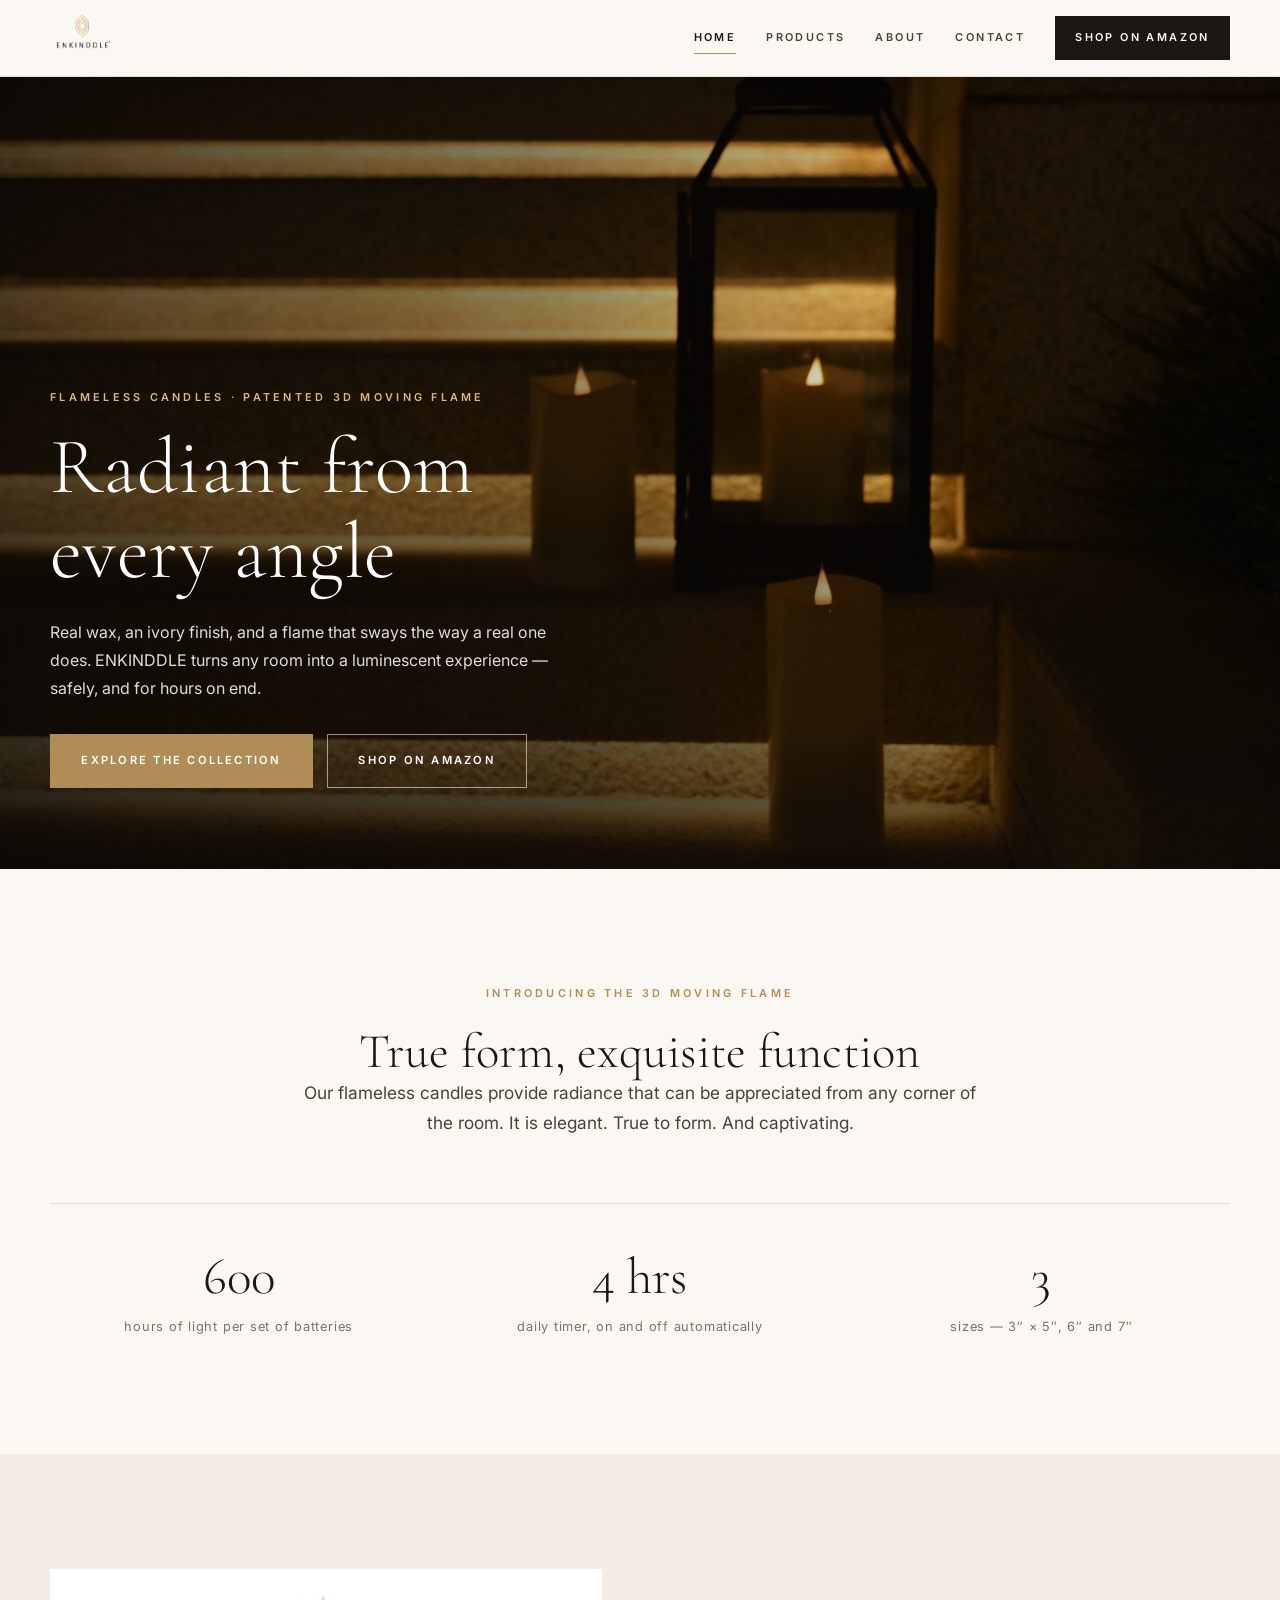
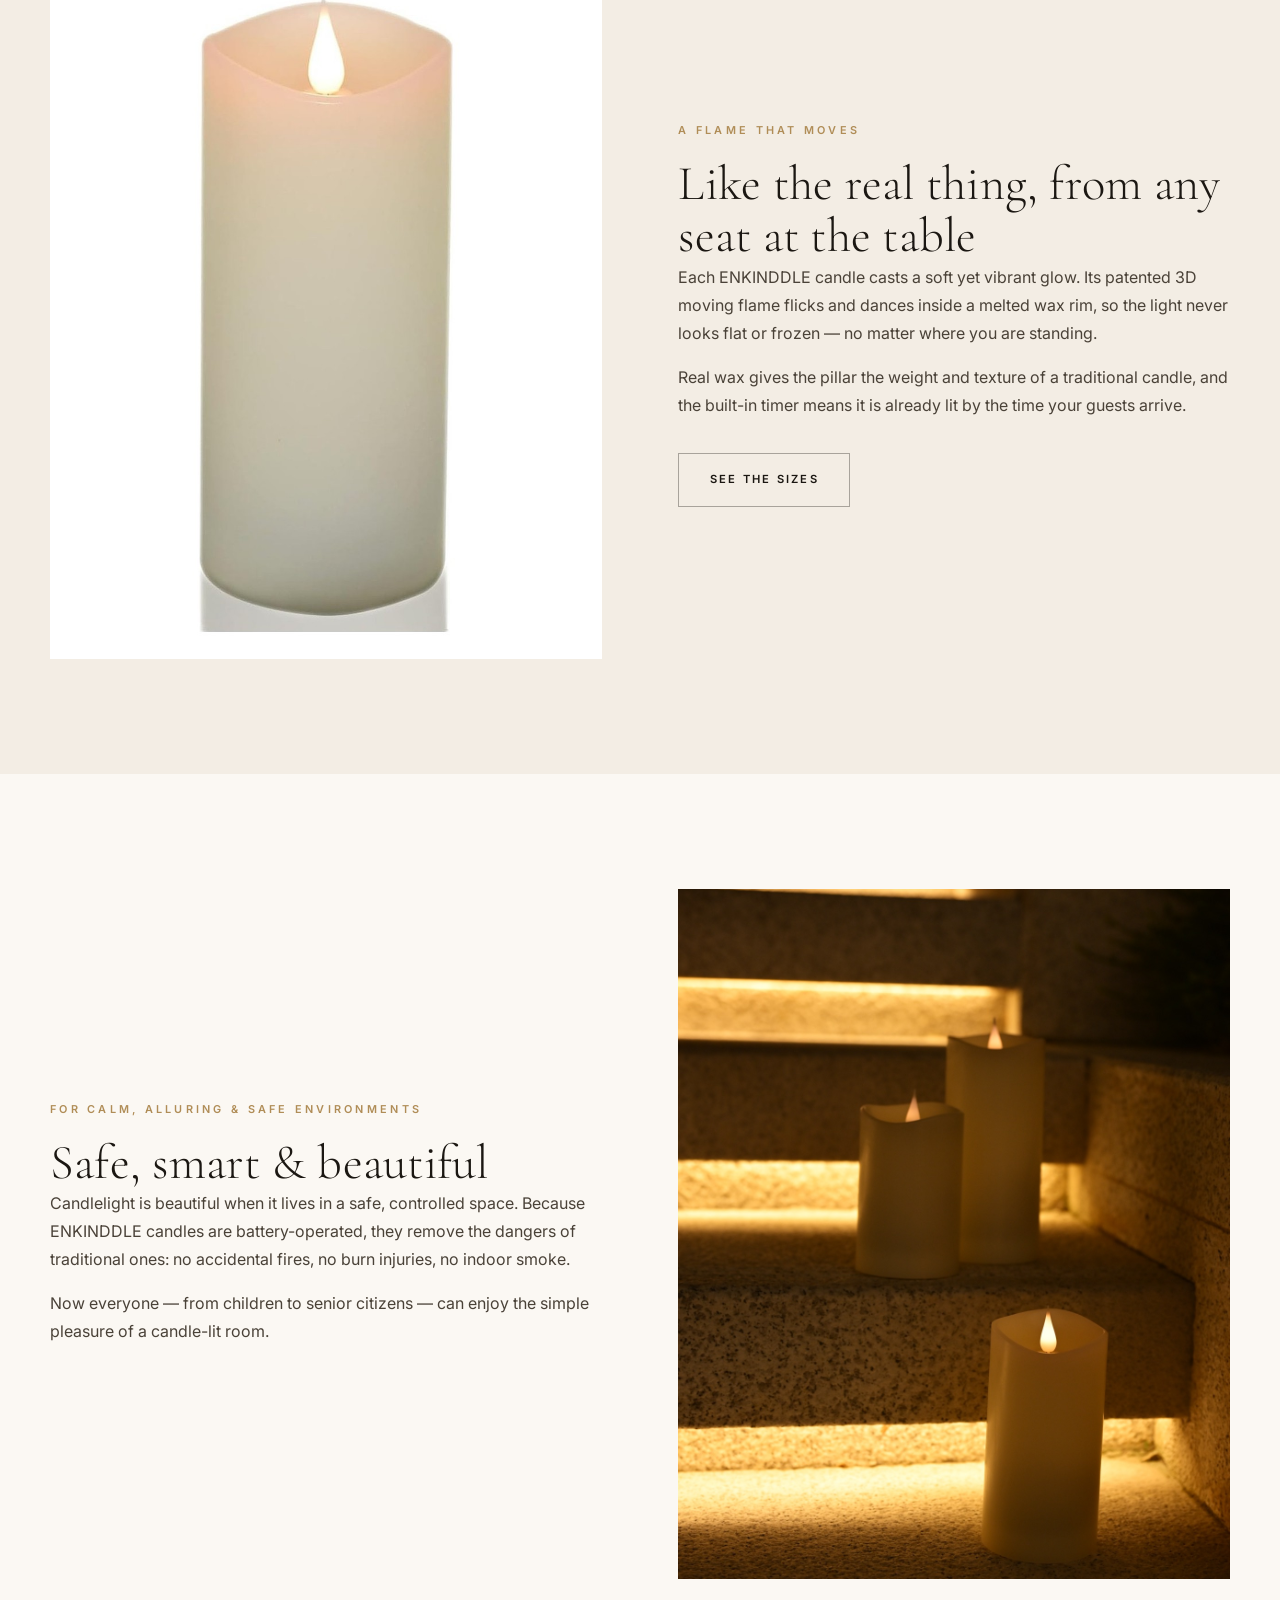
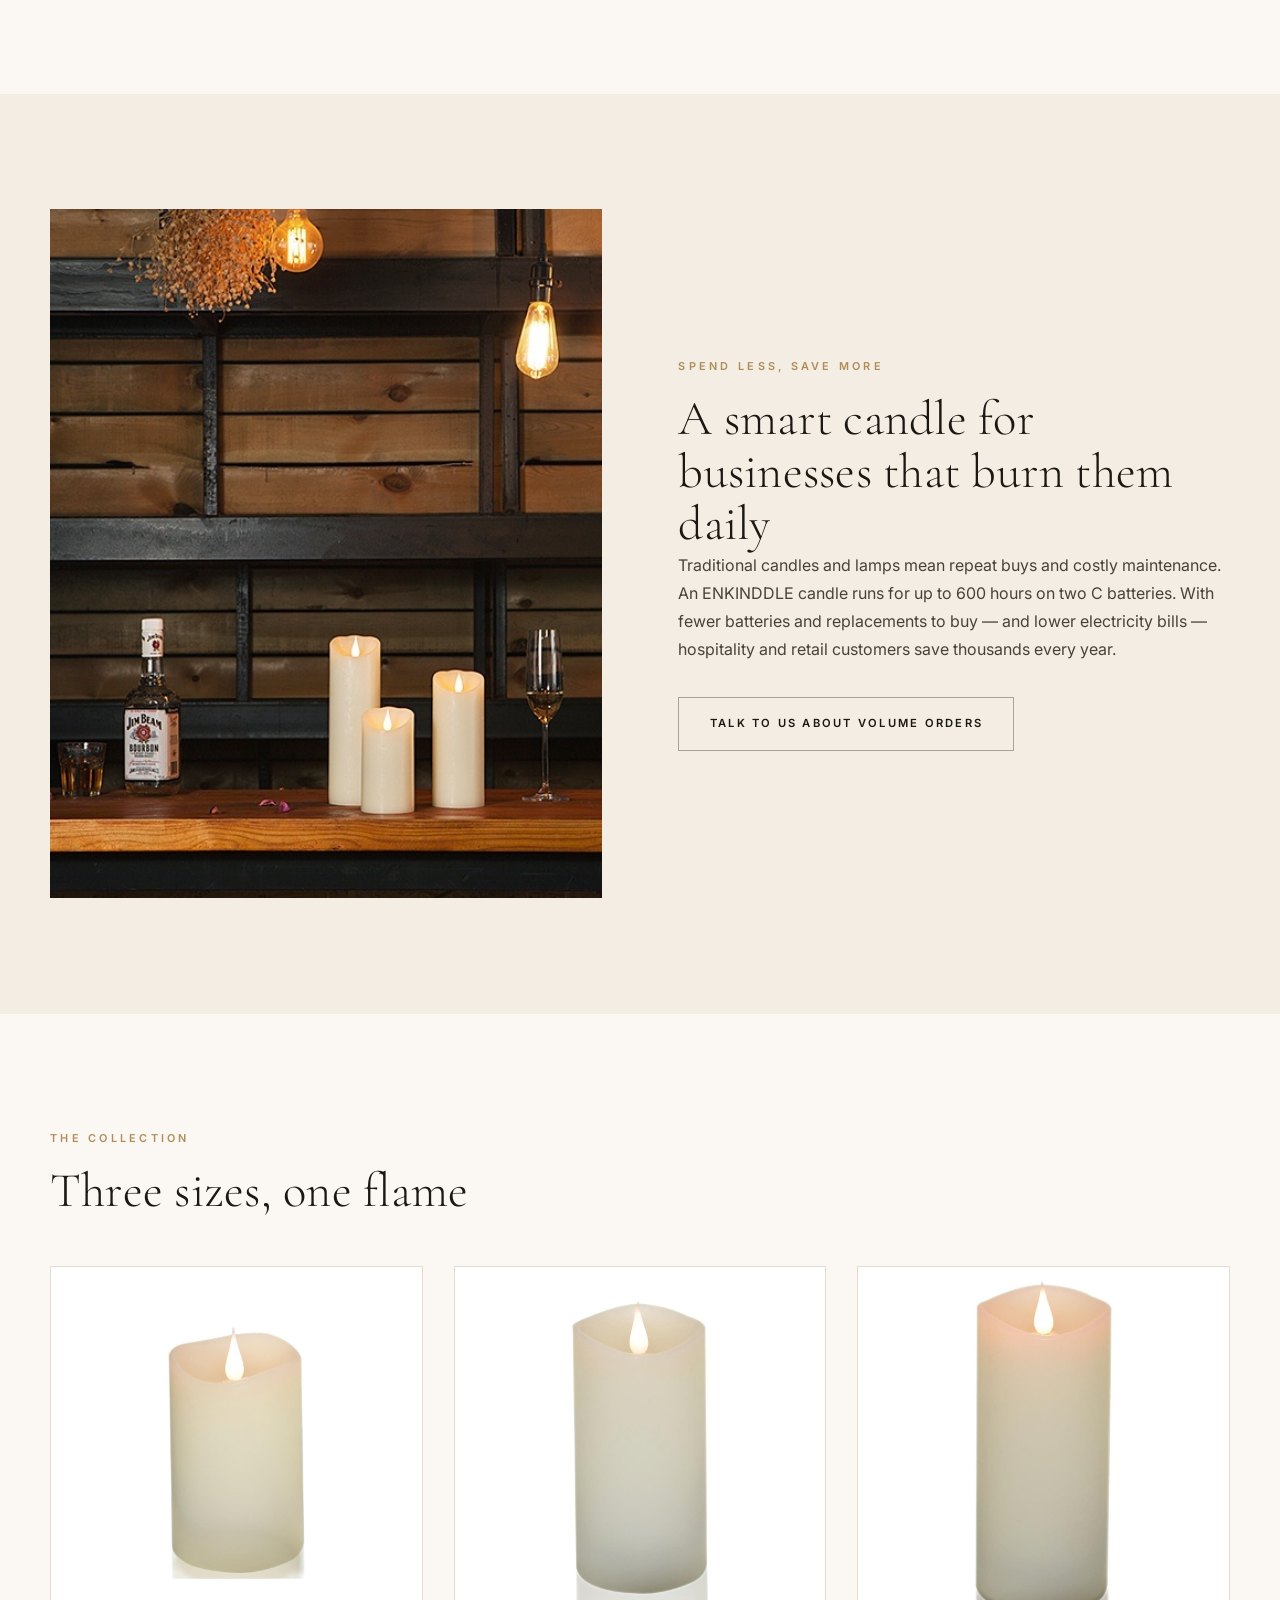
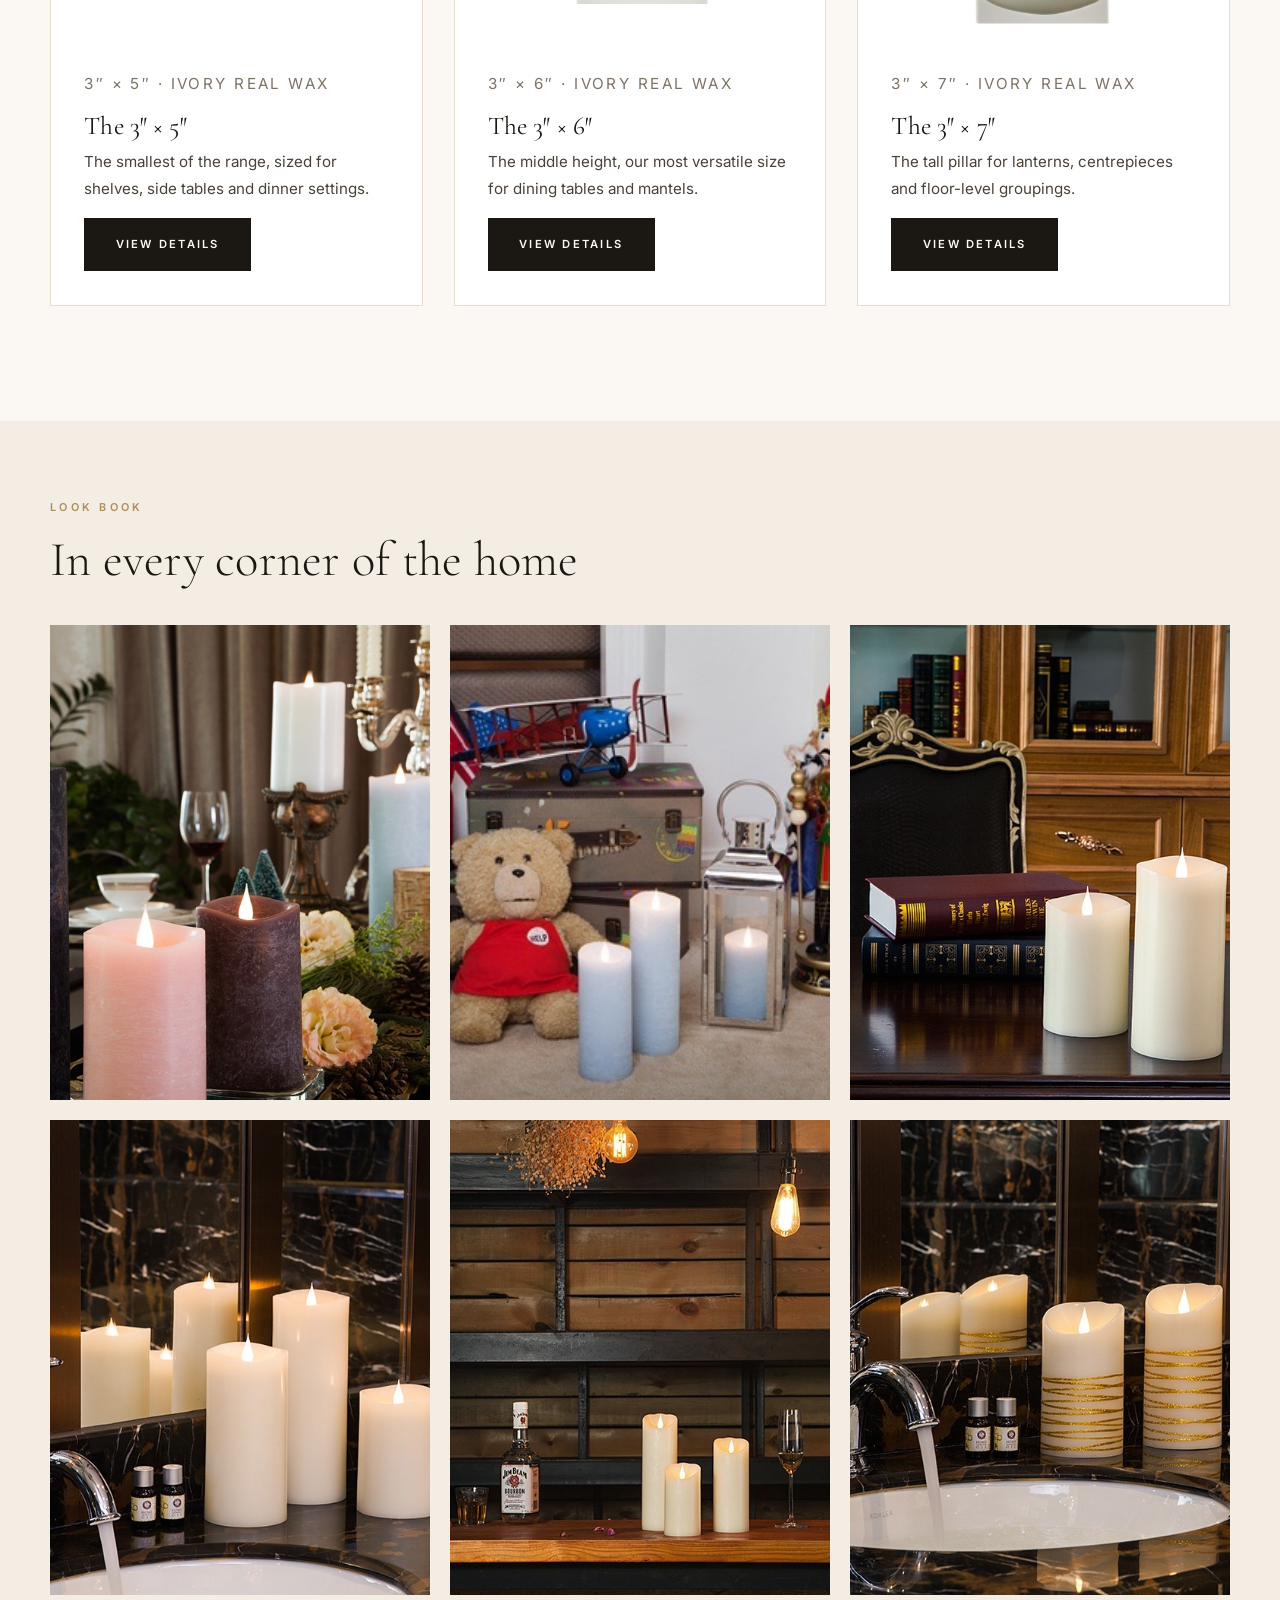
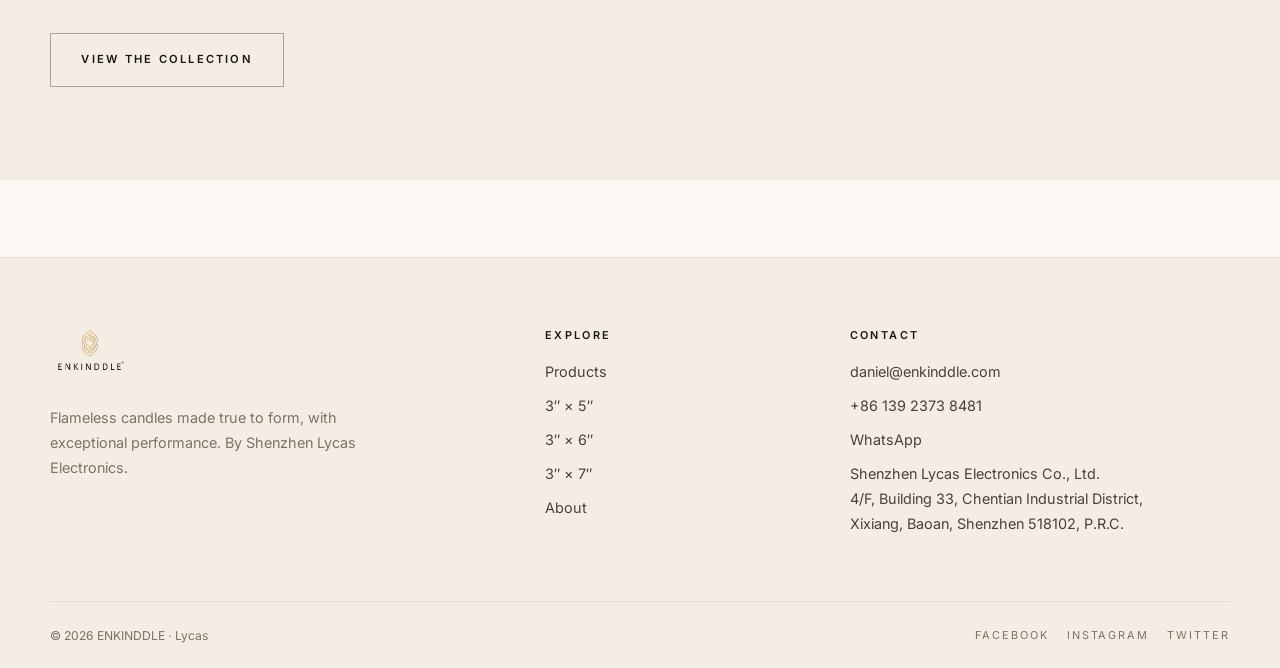
==== commit d91da7d1: "Add WhatsApp link to footer contact" ====
--- a/index.html
+++ b/index.html
@@ -214,6 +214,7 @@
       <ul>
         <li><a href="mailto:daniel@enkinddle.com">daniel@enkinddle.com</a></li>
         <li><a href="tel:+8613923738481">+86 139 2373 8481</a></li>
+        <li><a href="https://wa.me/8613923738481?text=Hi%2C%20I%27d%20like%20to%20ask%20about%20ENKINDDLE%20candles" target="_blank" rel="noopener">WhatsApp</a></li>
         <li>Shenzhen Lycas Electronics Co., Ltd.<br>4/F, Building 33, Chentian Industrial District,<br>Xixiang, Baoan, Shenzhen 518102, P.R.C.</li>
       </ul>
     </div>
--- a/assets/css/style.css
+++ b/assets/css/style.css
@@ -300,6 +300,8 @@
 .contact-info address { font-style: normal; font-size: 0.95rem; line-height: 1.9; margin-bottom: 1.6rem; }
 .contact-info a { border-bottom: 1px solid var(--line); }
 .contact-info a:hover { border-color: var(--gold); }
+.contact-info .btn { border-color: rgba(27, 23, 18, 0.35); }
+.contact-info .btn:hover { border-color: var(--ink); color: var(--bg); }
 
 /* ---------- footer ---------- */
 .site-footer { background: var(--bg-2); border-top: 1px solid var(--line); padding: clamp(48px, 6vw, 72px) 0 0; margin-top: clamp(48px, 6vw, 80px); }
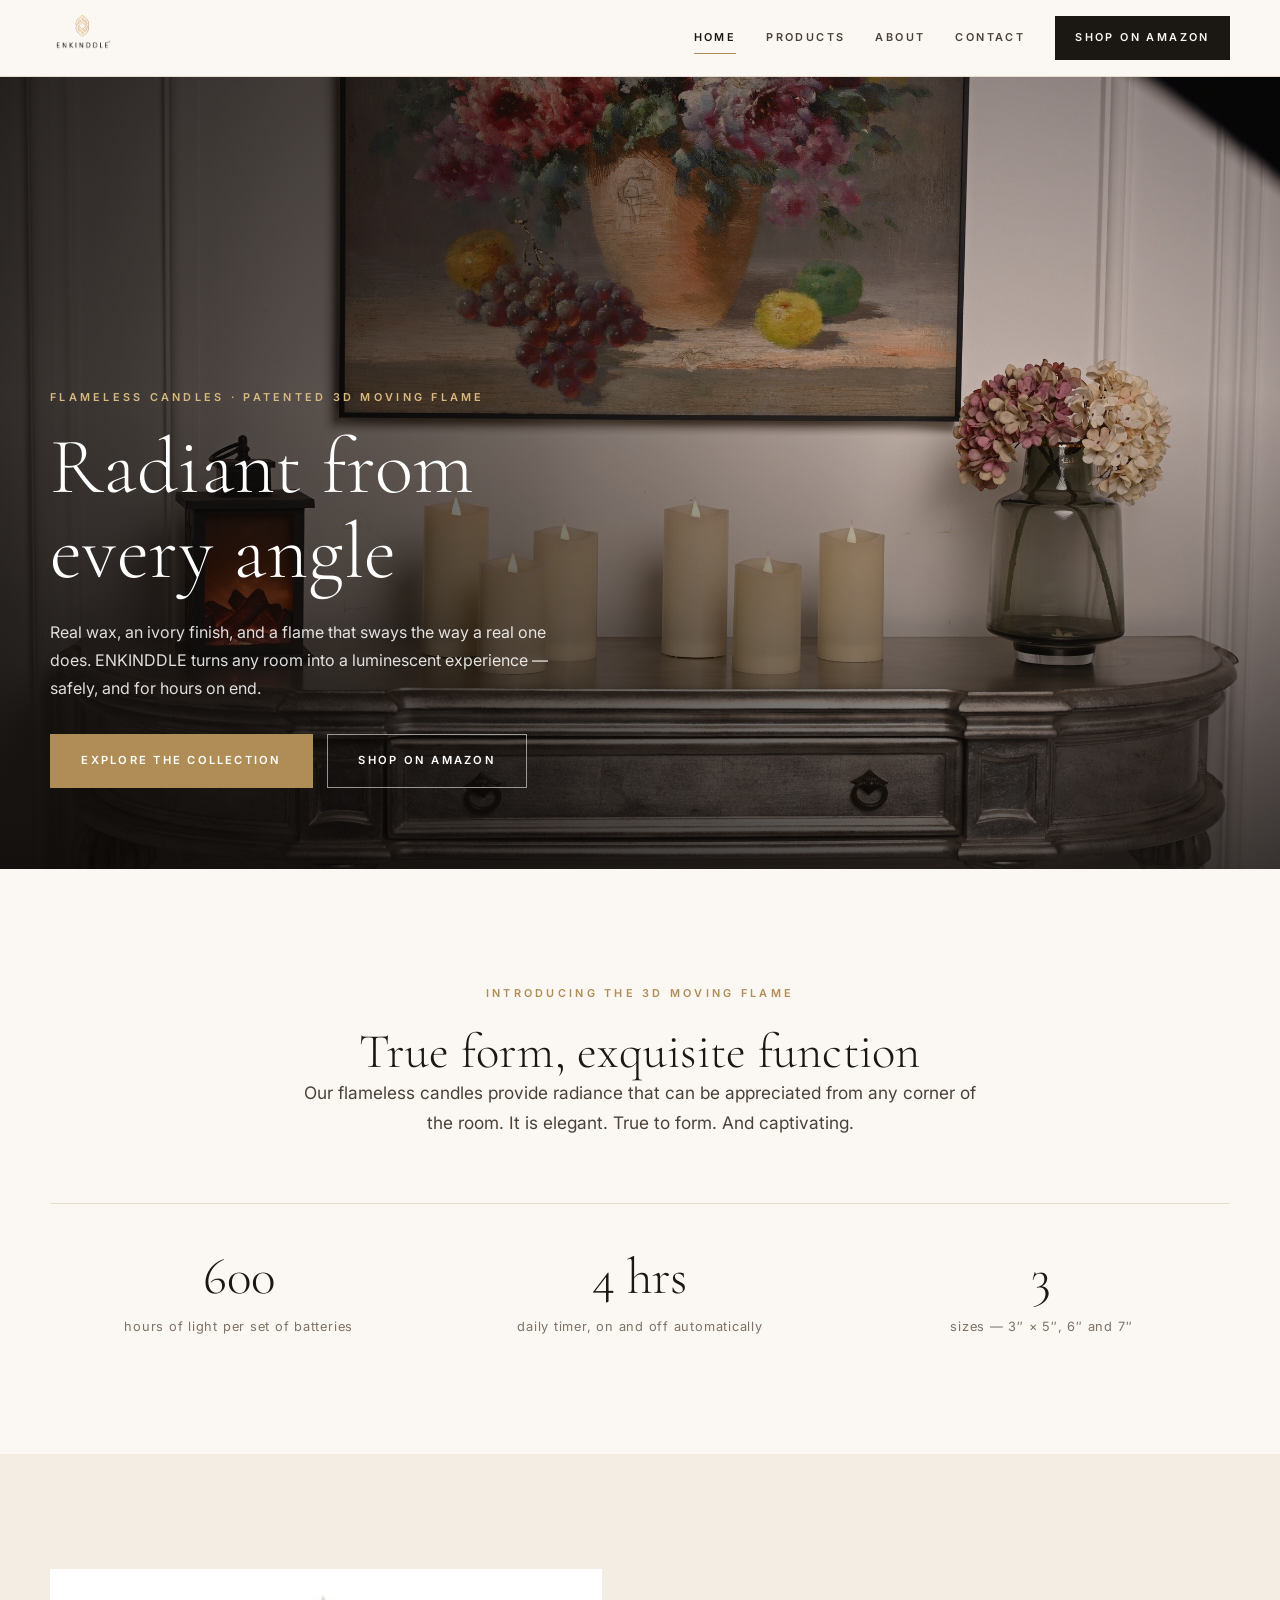
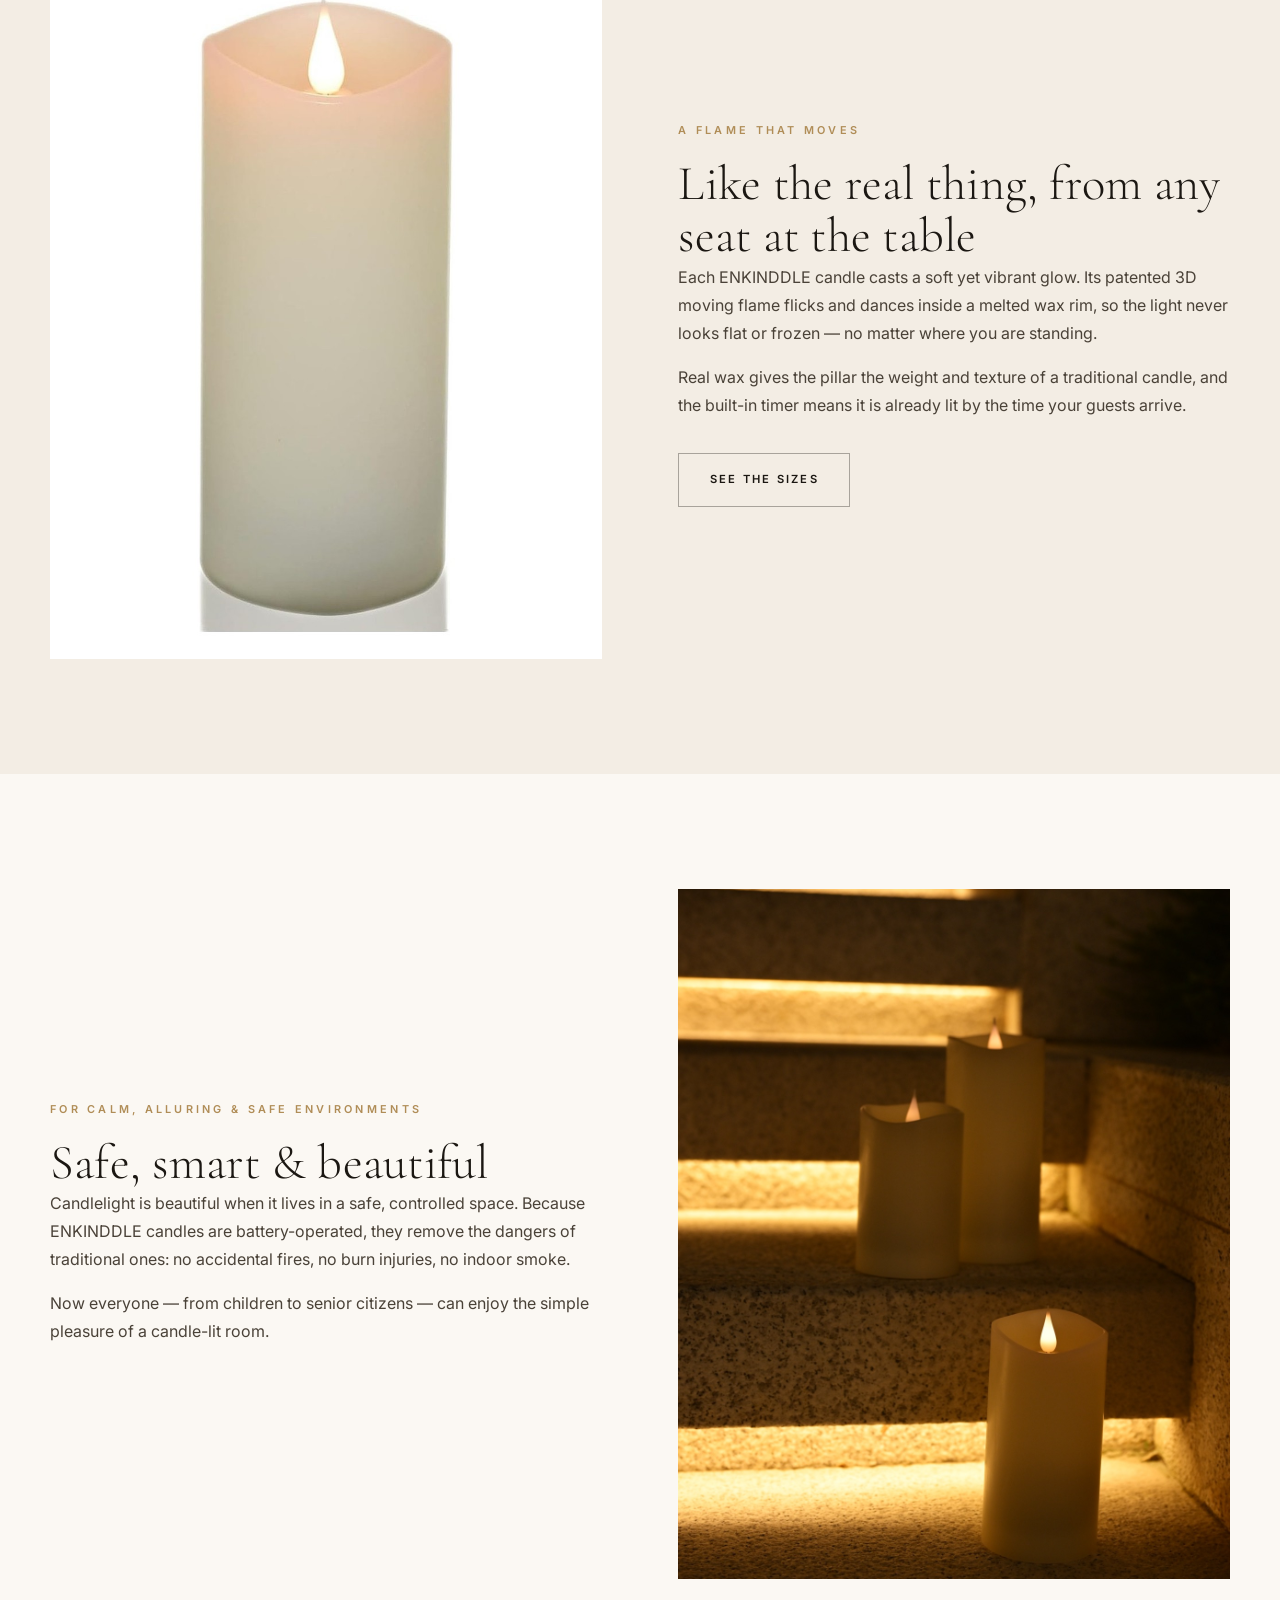
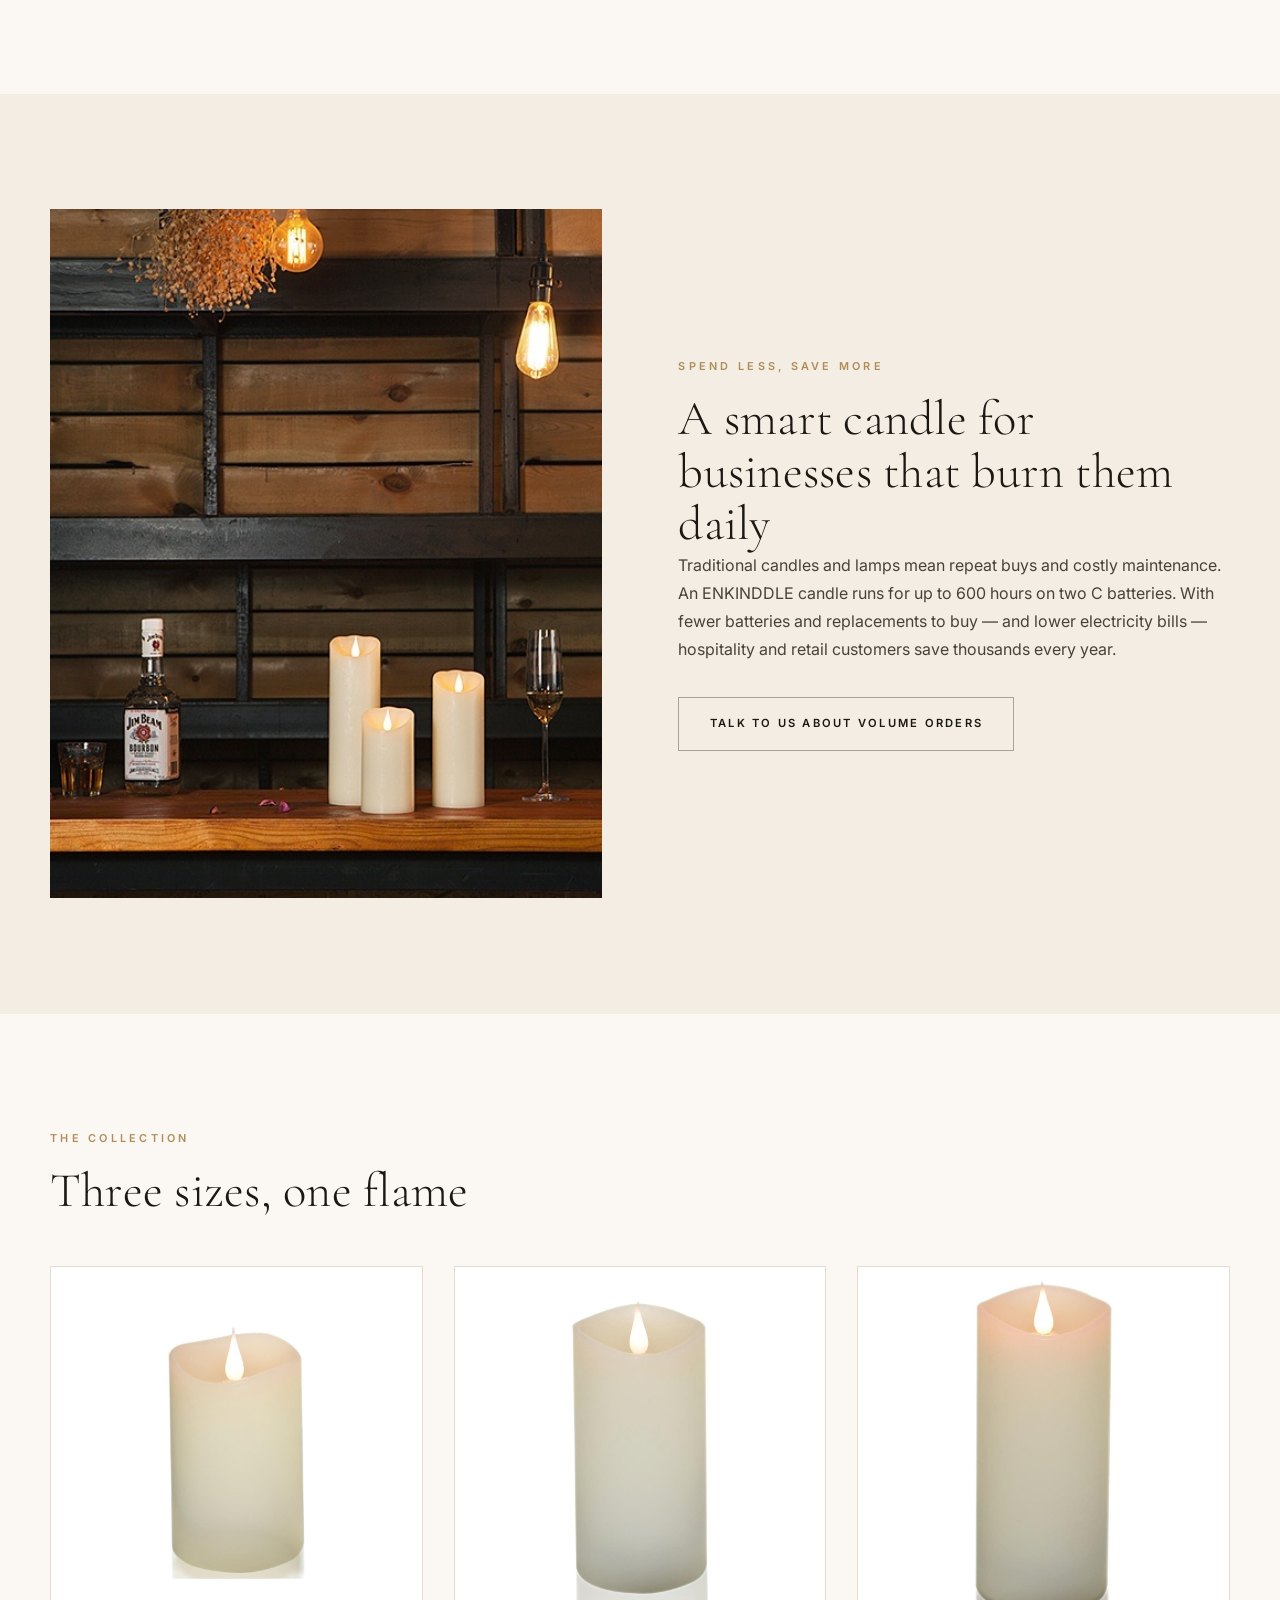
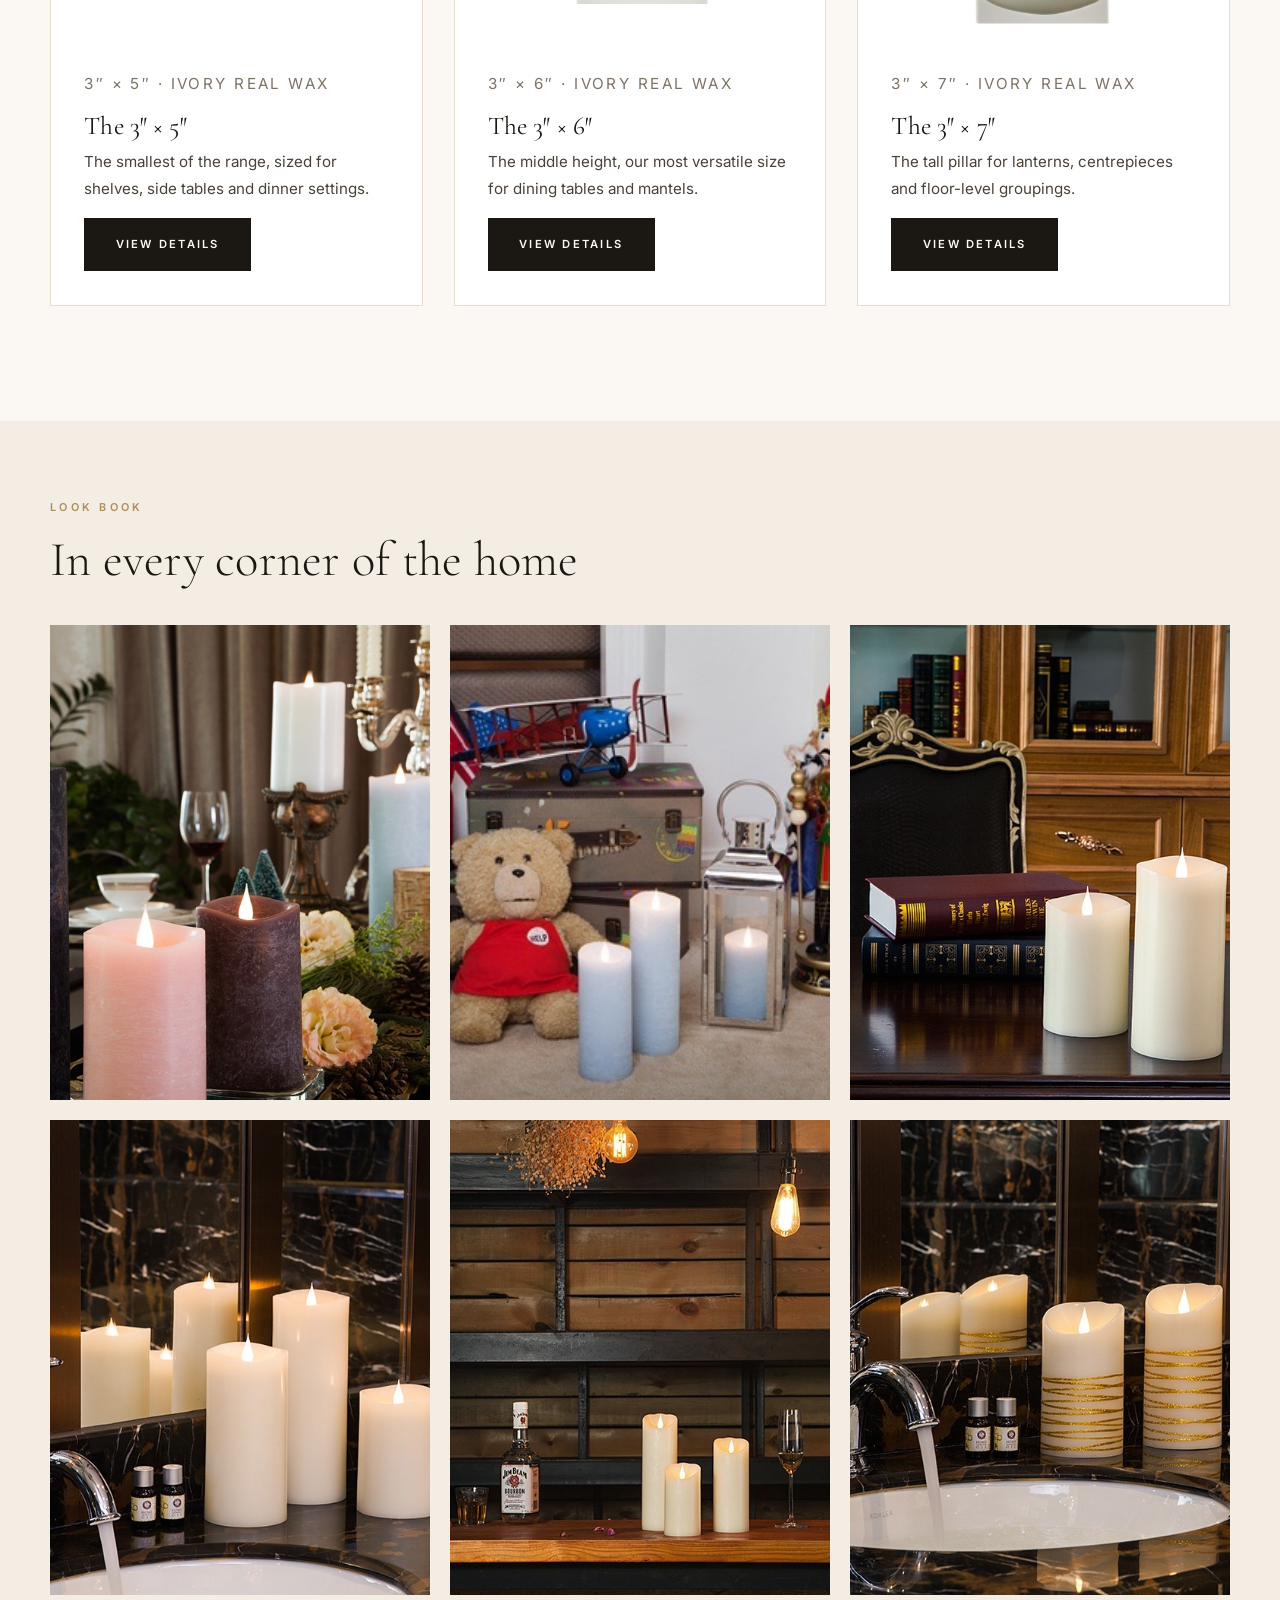
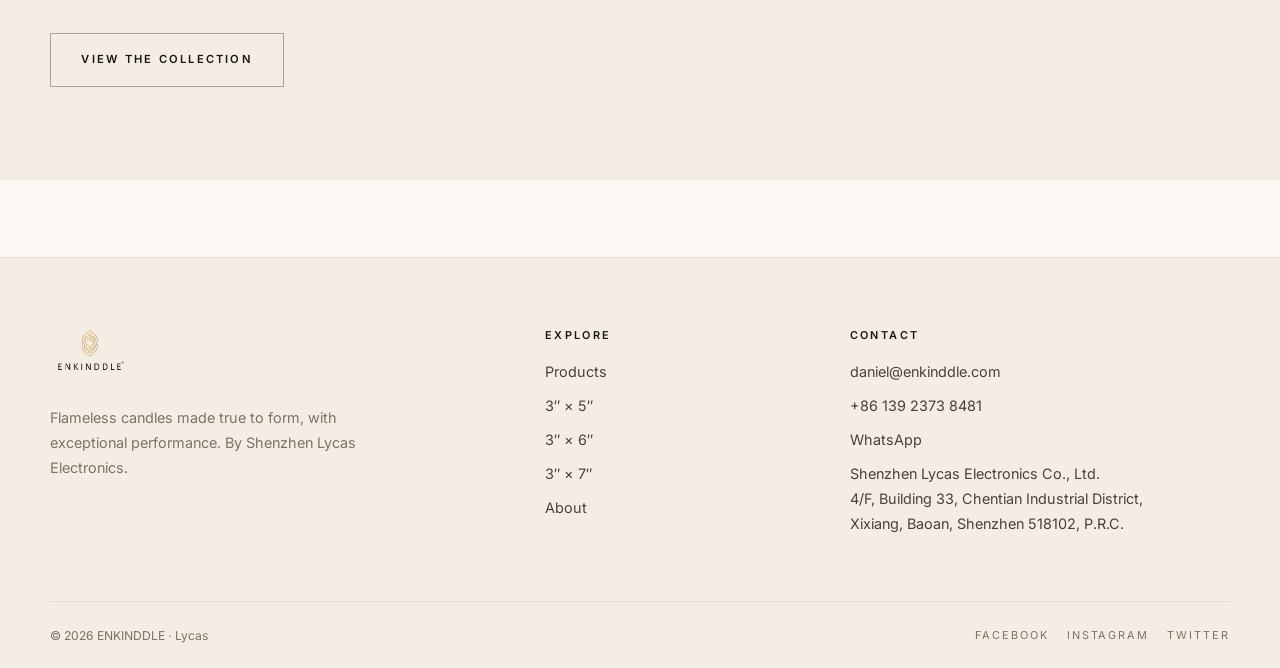
==== commit 5d703d71: "Use console-table photo as homepage hero" ====
--- a/index.html
+++ b/index.html
@@ -57,7 +57,7 @@
 <main>
   <section class="hero">
     <div class="hero__media">
-      <img src="/assets/img/hero-lantern.jpg" alt="ENKINDDLE flameless candles glowing in a lantern on stone steps at dusk" width="2400" height="1600" fetchpriority="high">
+      <img src="/assets/img/hero-console.jpg" alt="Six ENKINDDLE flameless candles in ivory on a silver console table" width="2400" height="1600" fetchpriority="high">
     </div>
     <div class="wrap hero__content">
       <span class="eyebrow eyebrow--light">Flameless candles &middot; Patented 3D moving flame</span>
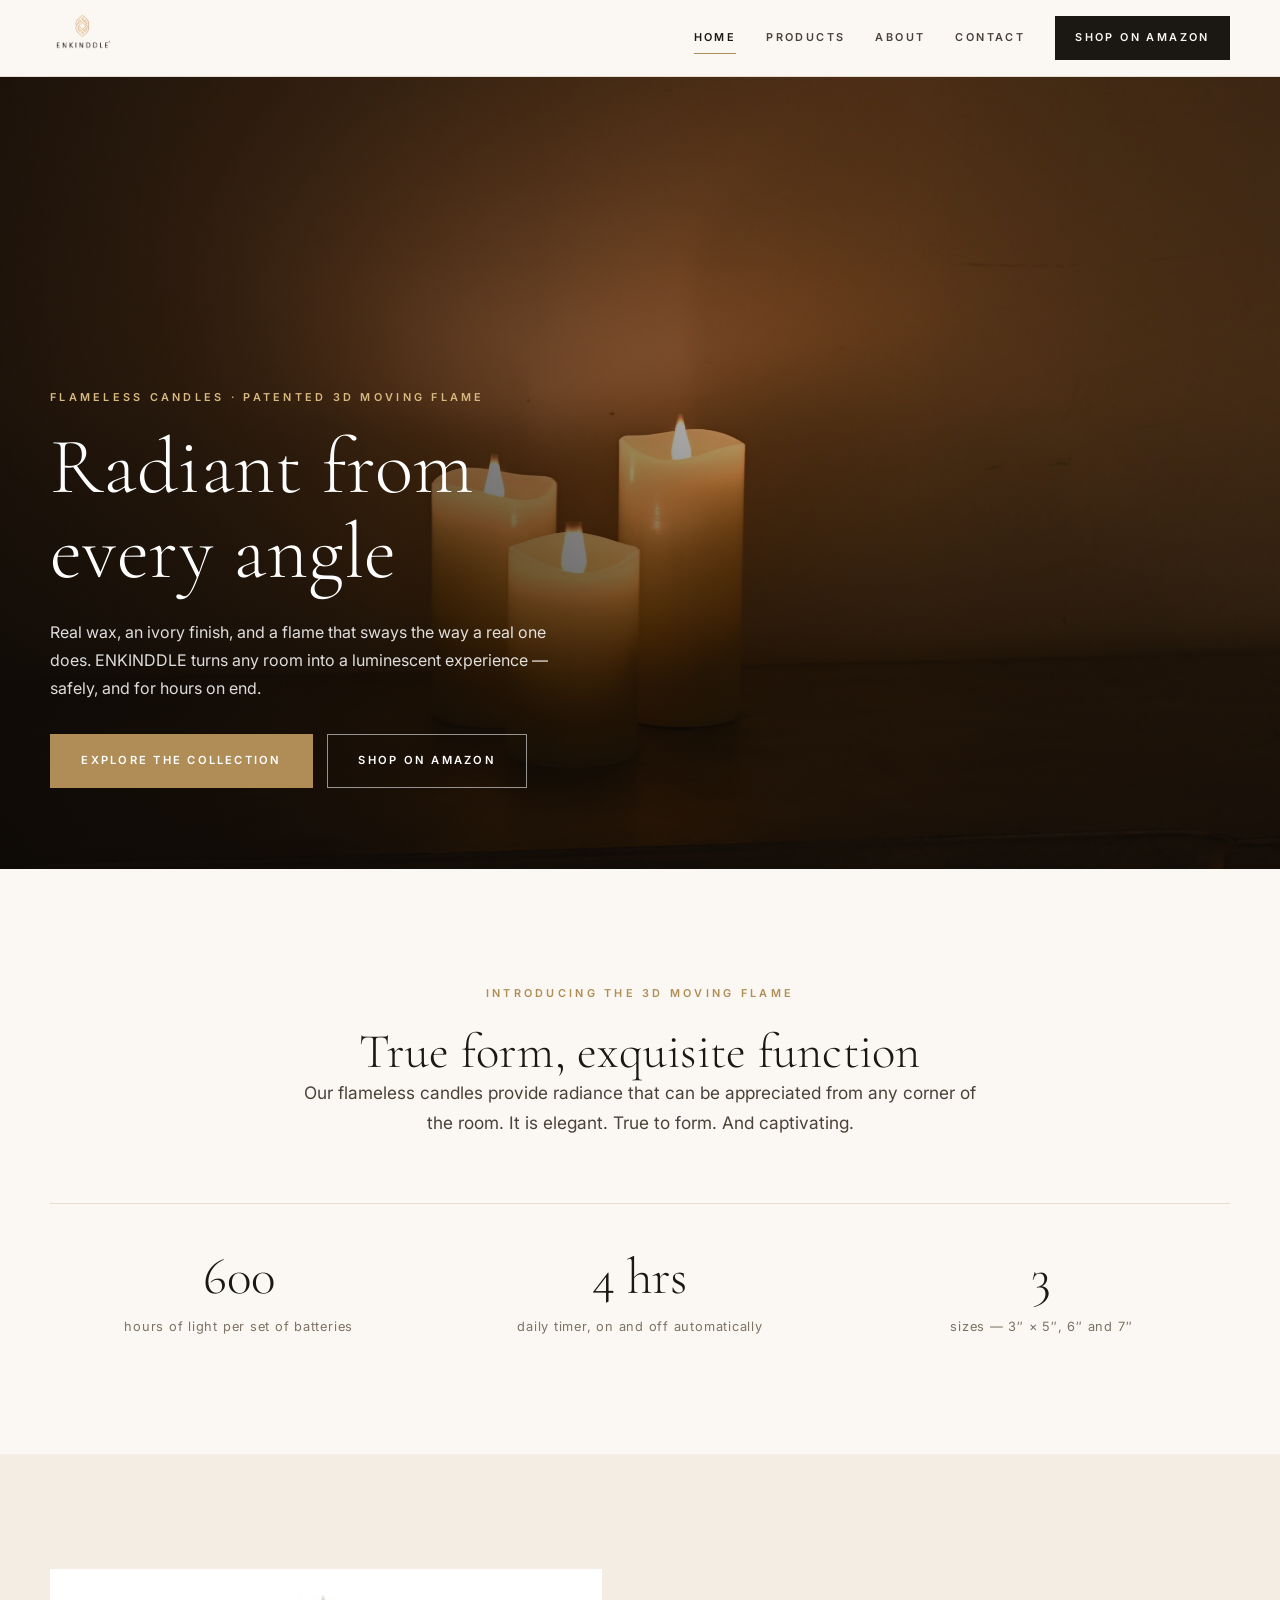
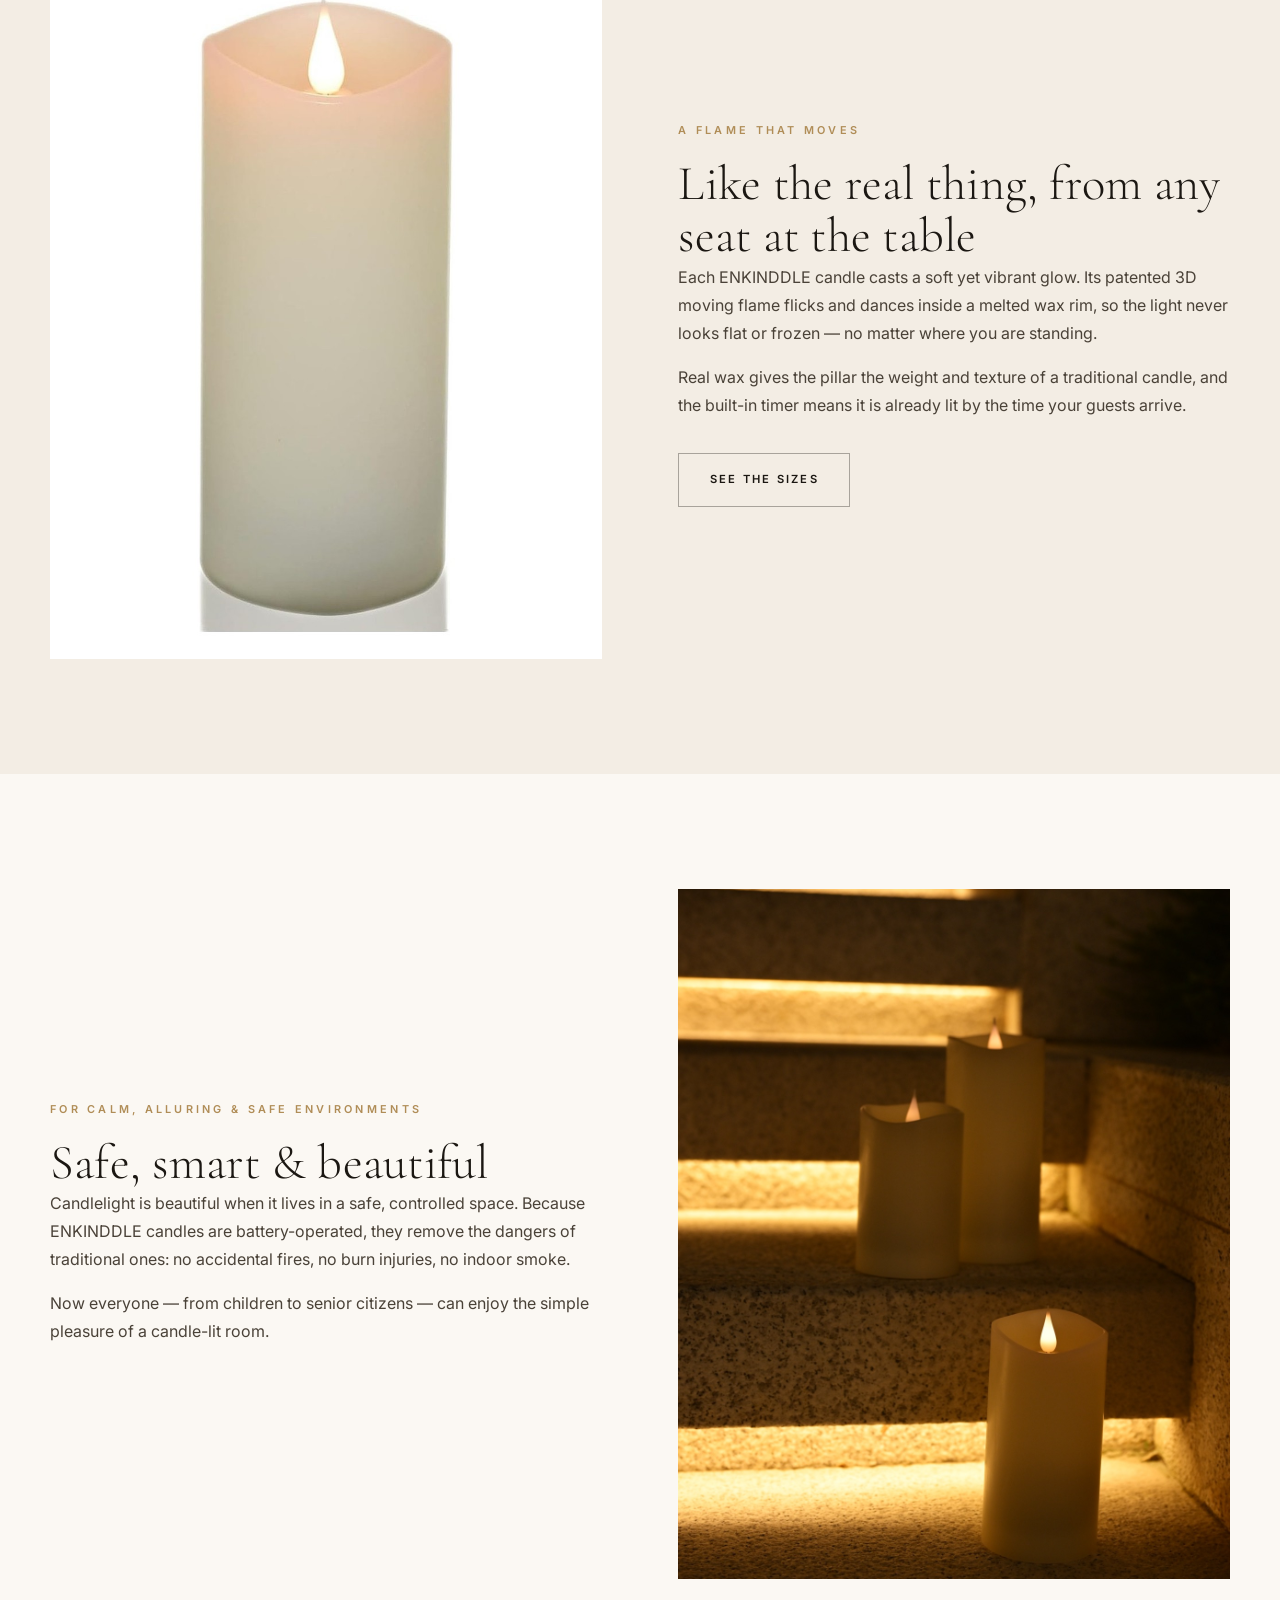
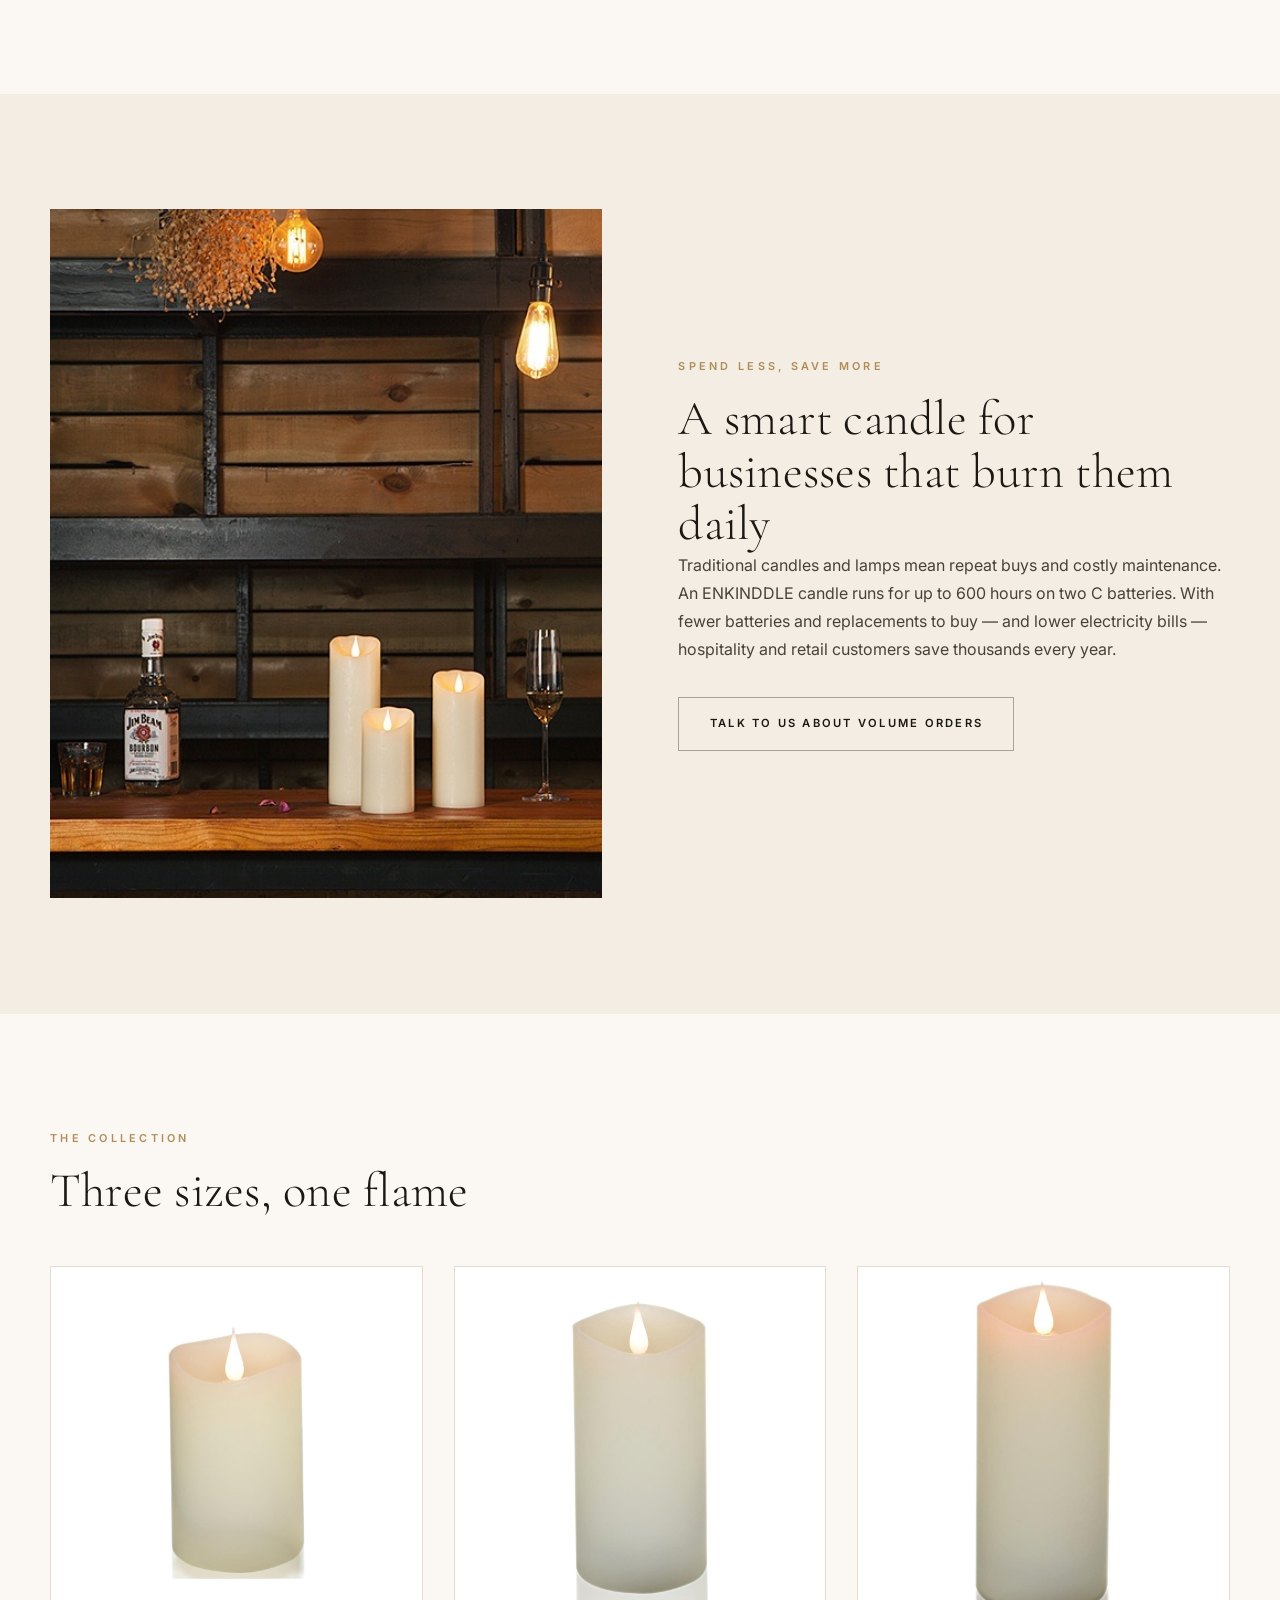
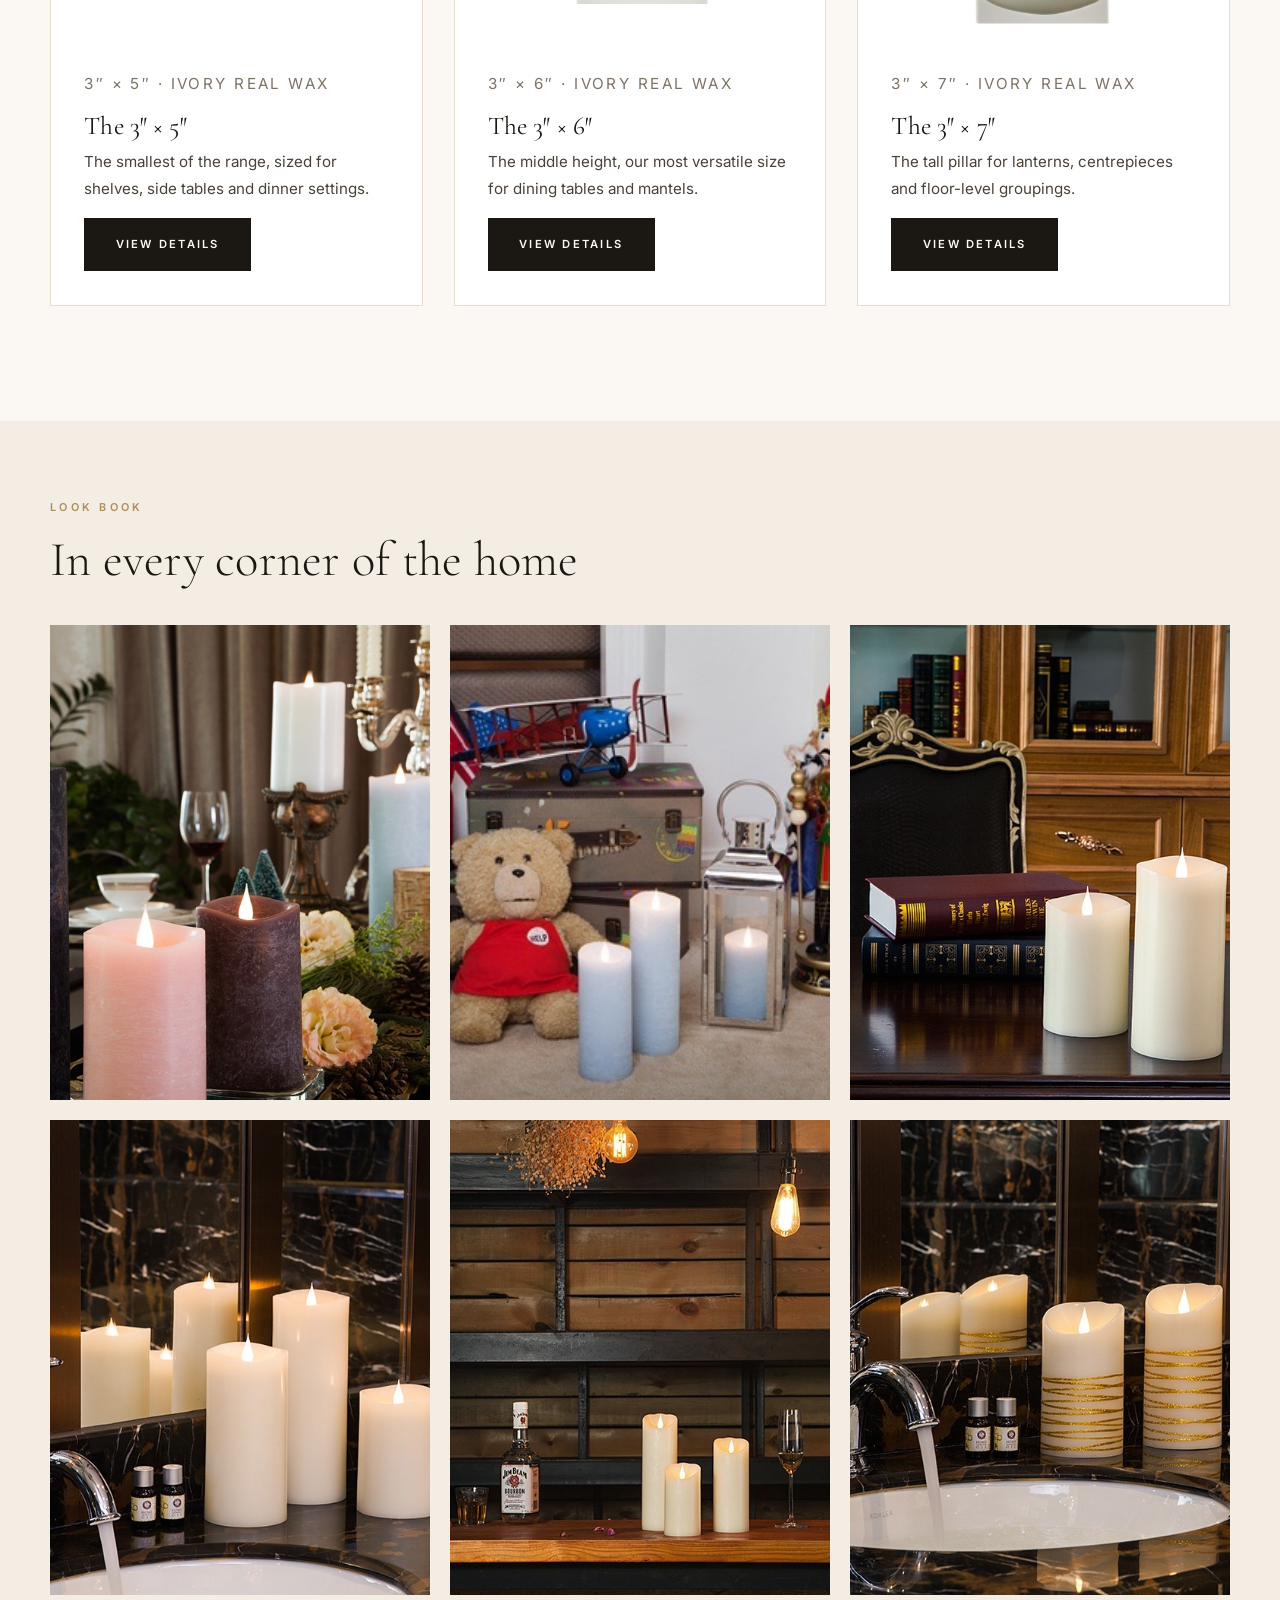
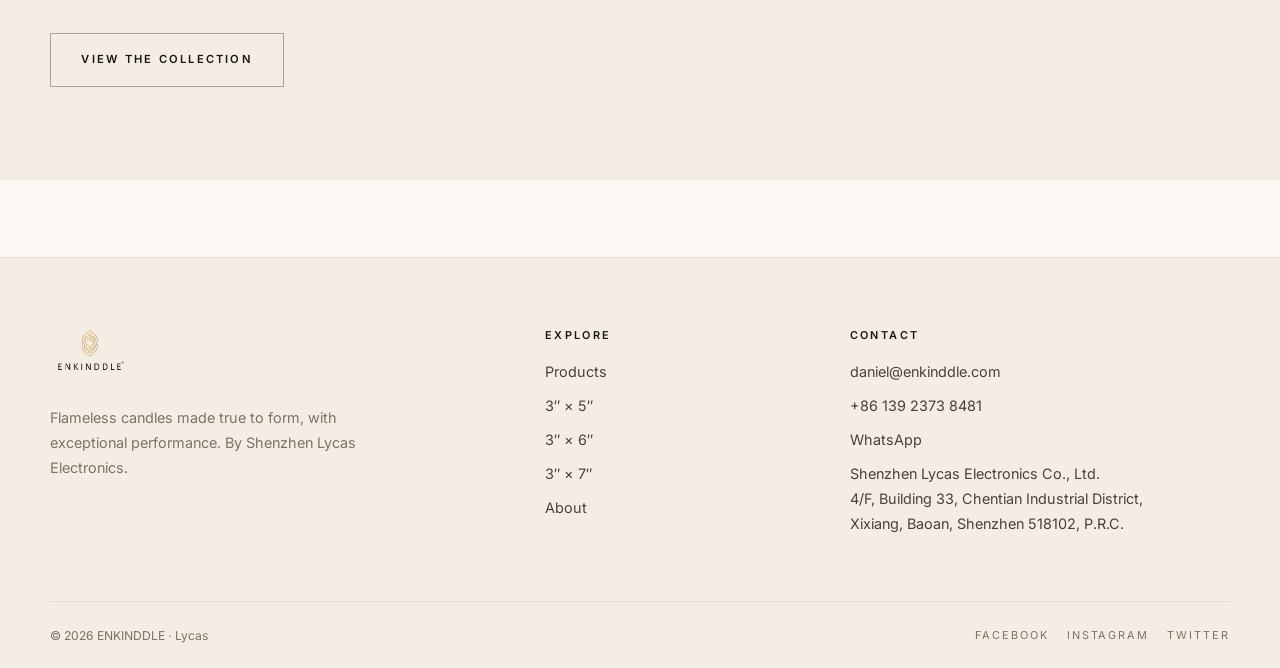
==== commit fe441337: "Use warm dusk candle photo as homepage hero" ====
--- a/index.html
+++ b/index.html
@@ -9,7 +9,7 @@
 <meta property="og:type" content="website">
 <meta property="og:title" content="ENKINDDLE — Radiant From Every Angle">
 <meta property="og:description" content="Flameless candles with a patented 3D moving flame and real wax — a 4-hour timer and up to 600 hours of glow.">
-<meta property="og:image" content="https://enkinddle.com/assets/img/hero-lantern.jpg">
+<meta property="og:image" content="https://enkinddle.com/assets/img/hero-dusk.jpg">
 <meta property="og:url" content="https://enkinddle.com/">
 <meta name="theme-color" content="#fbf8f3">
 <link rel="icon" href="/assets/img/enkinddle-logo.png">
@@ -57,7 +57,7 @@
 <main>
   <section class="hero">
     <div class="hero__media">
-      <img src="/assets/img/hero-console.jpg" alt="Six ENKINDDLE flameless candles in ivory on a silver console table" width="2400" height="1600" fetchpriority="high">
+      <img src="/assets/img/hero-dusk.jpg" alt="Three ENKINDDLE flameless candles glowing against a warm-lit wall" width="2400" height="1600" fetchpriority="high">
     </div>
     <div class="wrap hero__content">
       <span class="eyebrow eyebrow--light">Flameless candles &middot; Patented 3D moving flame</span>
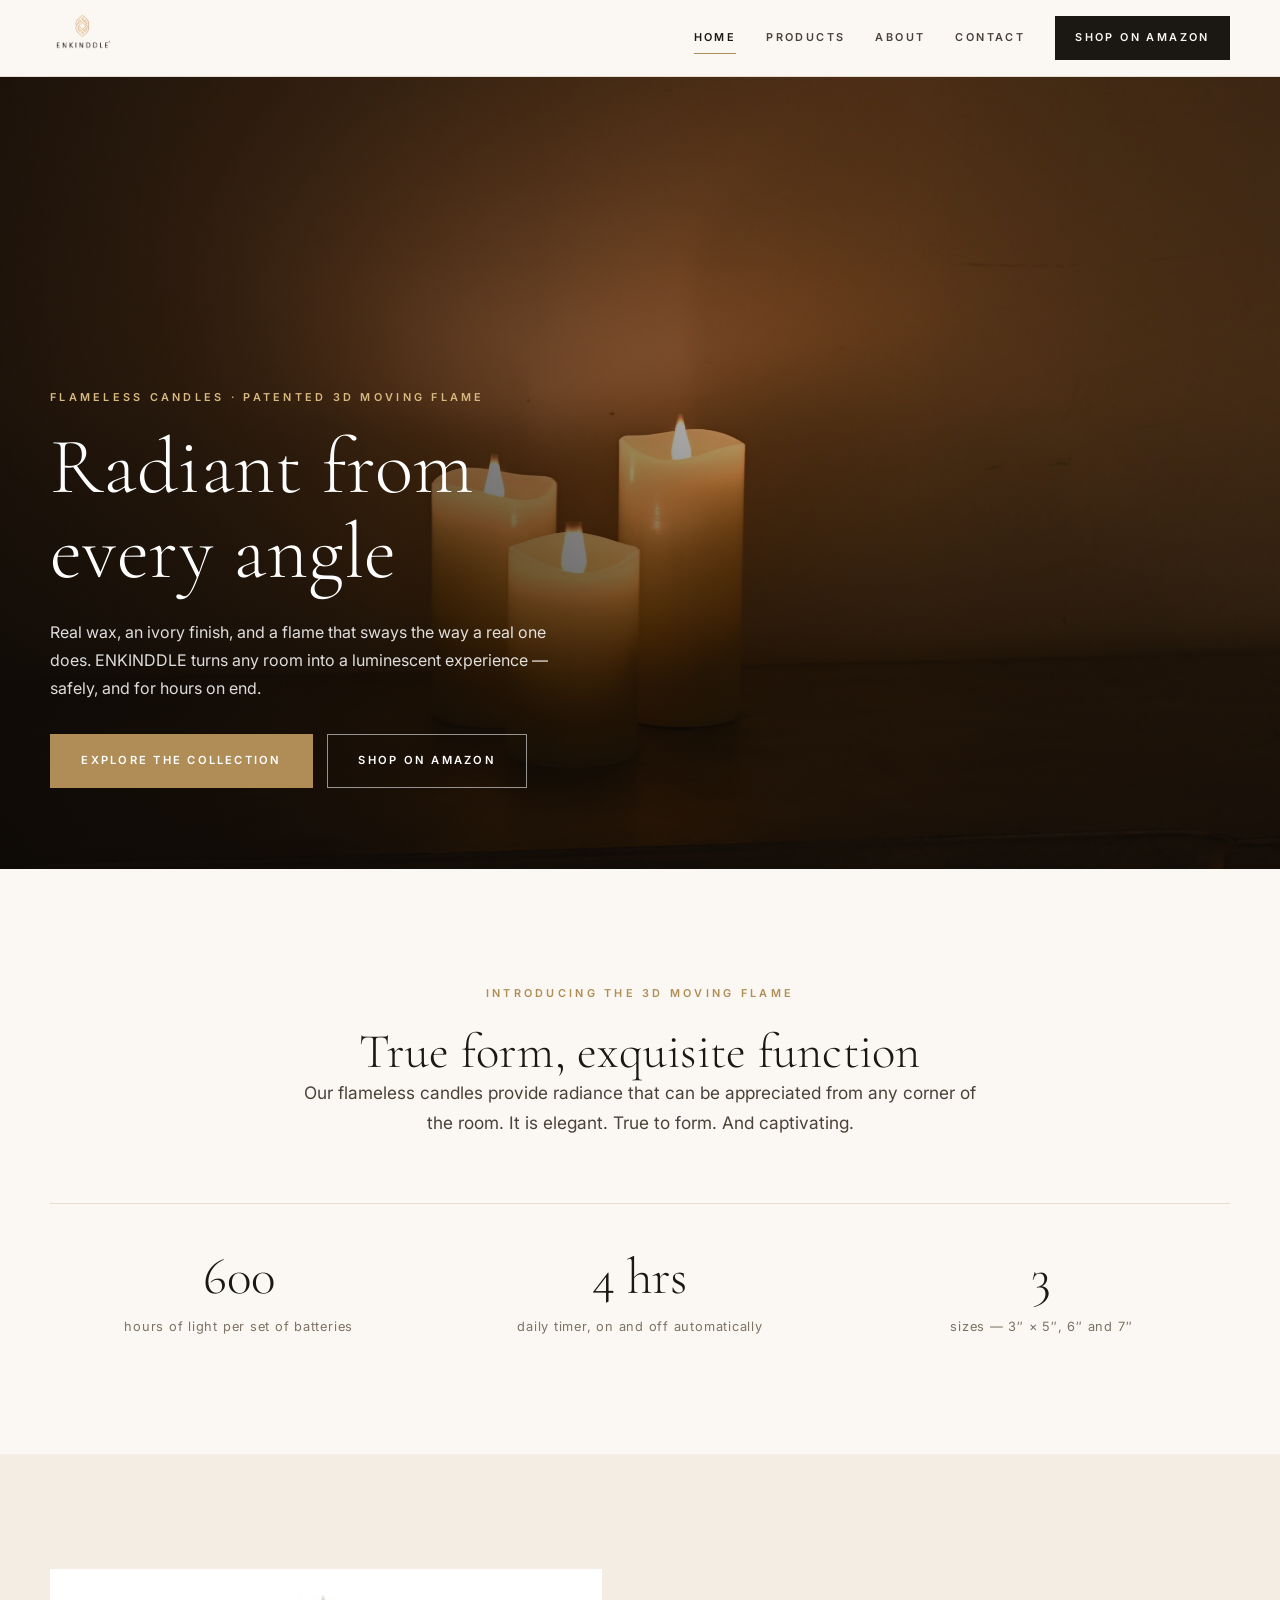
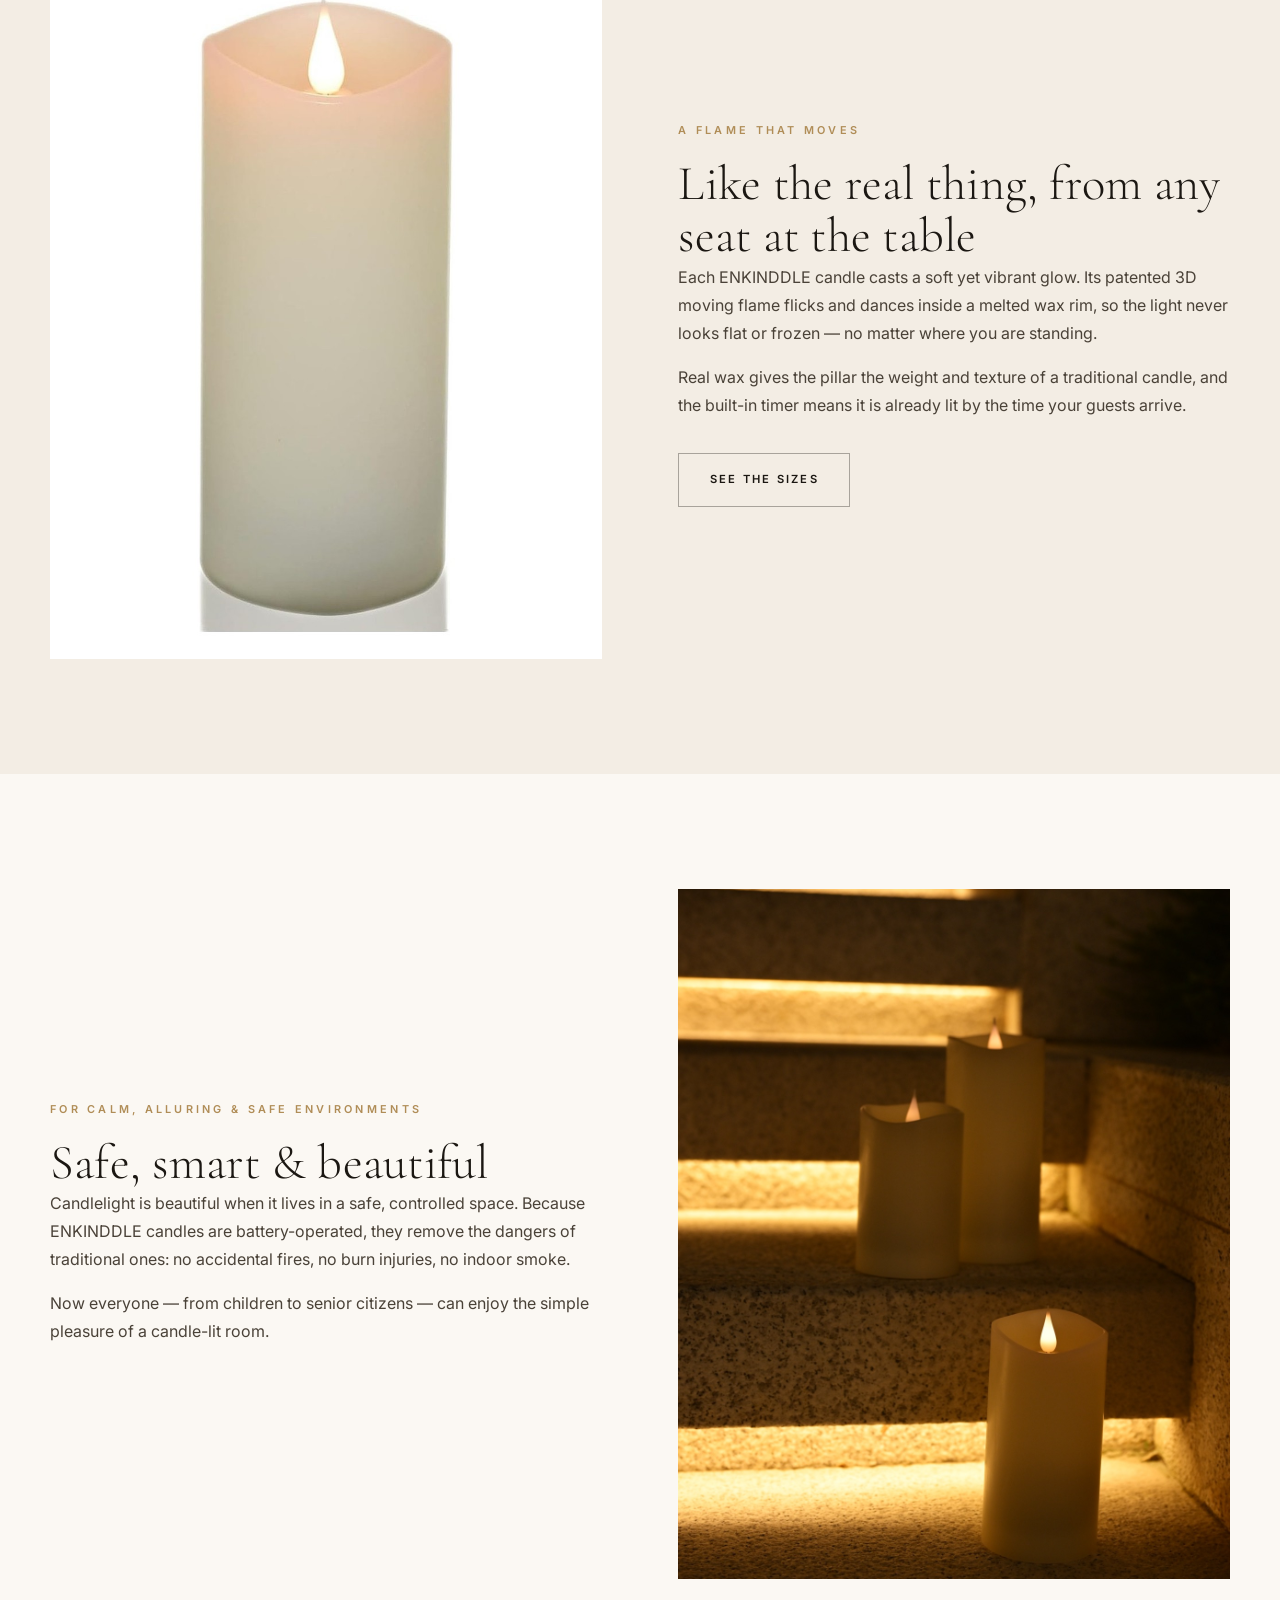
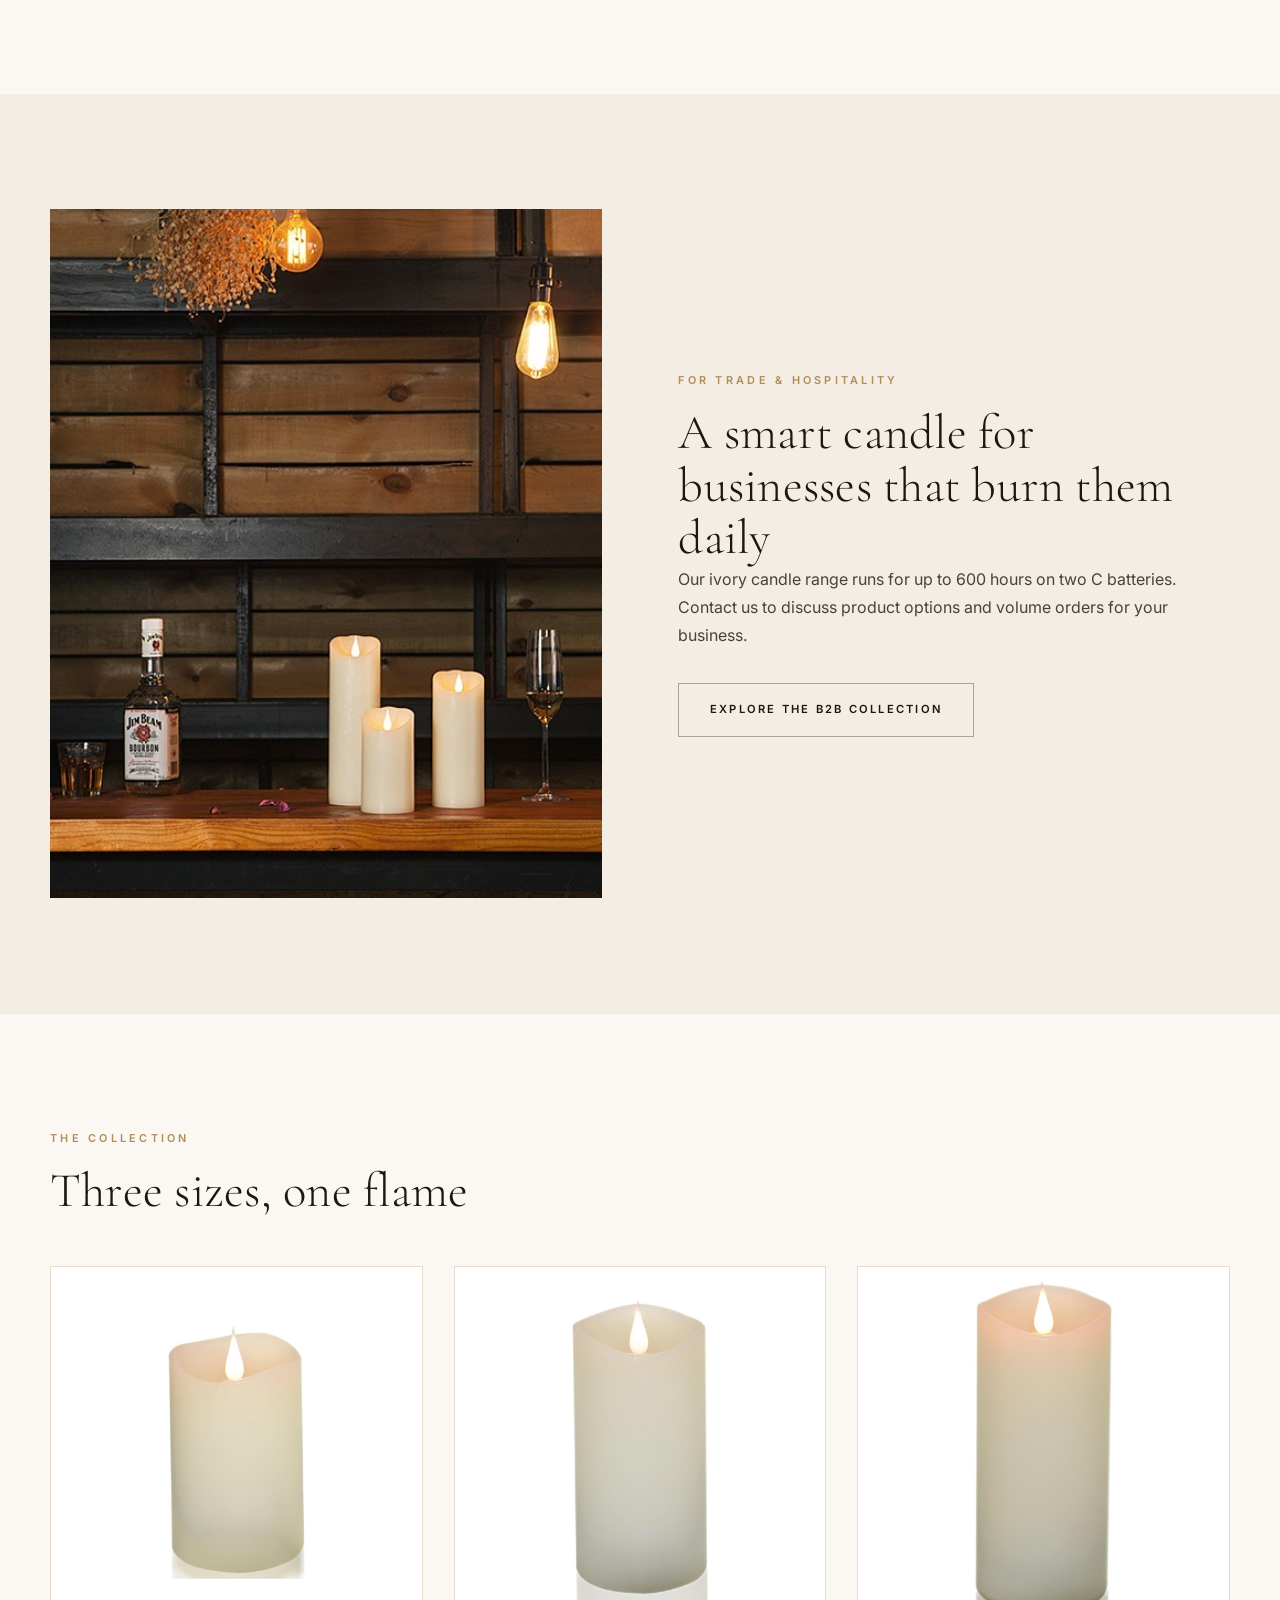
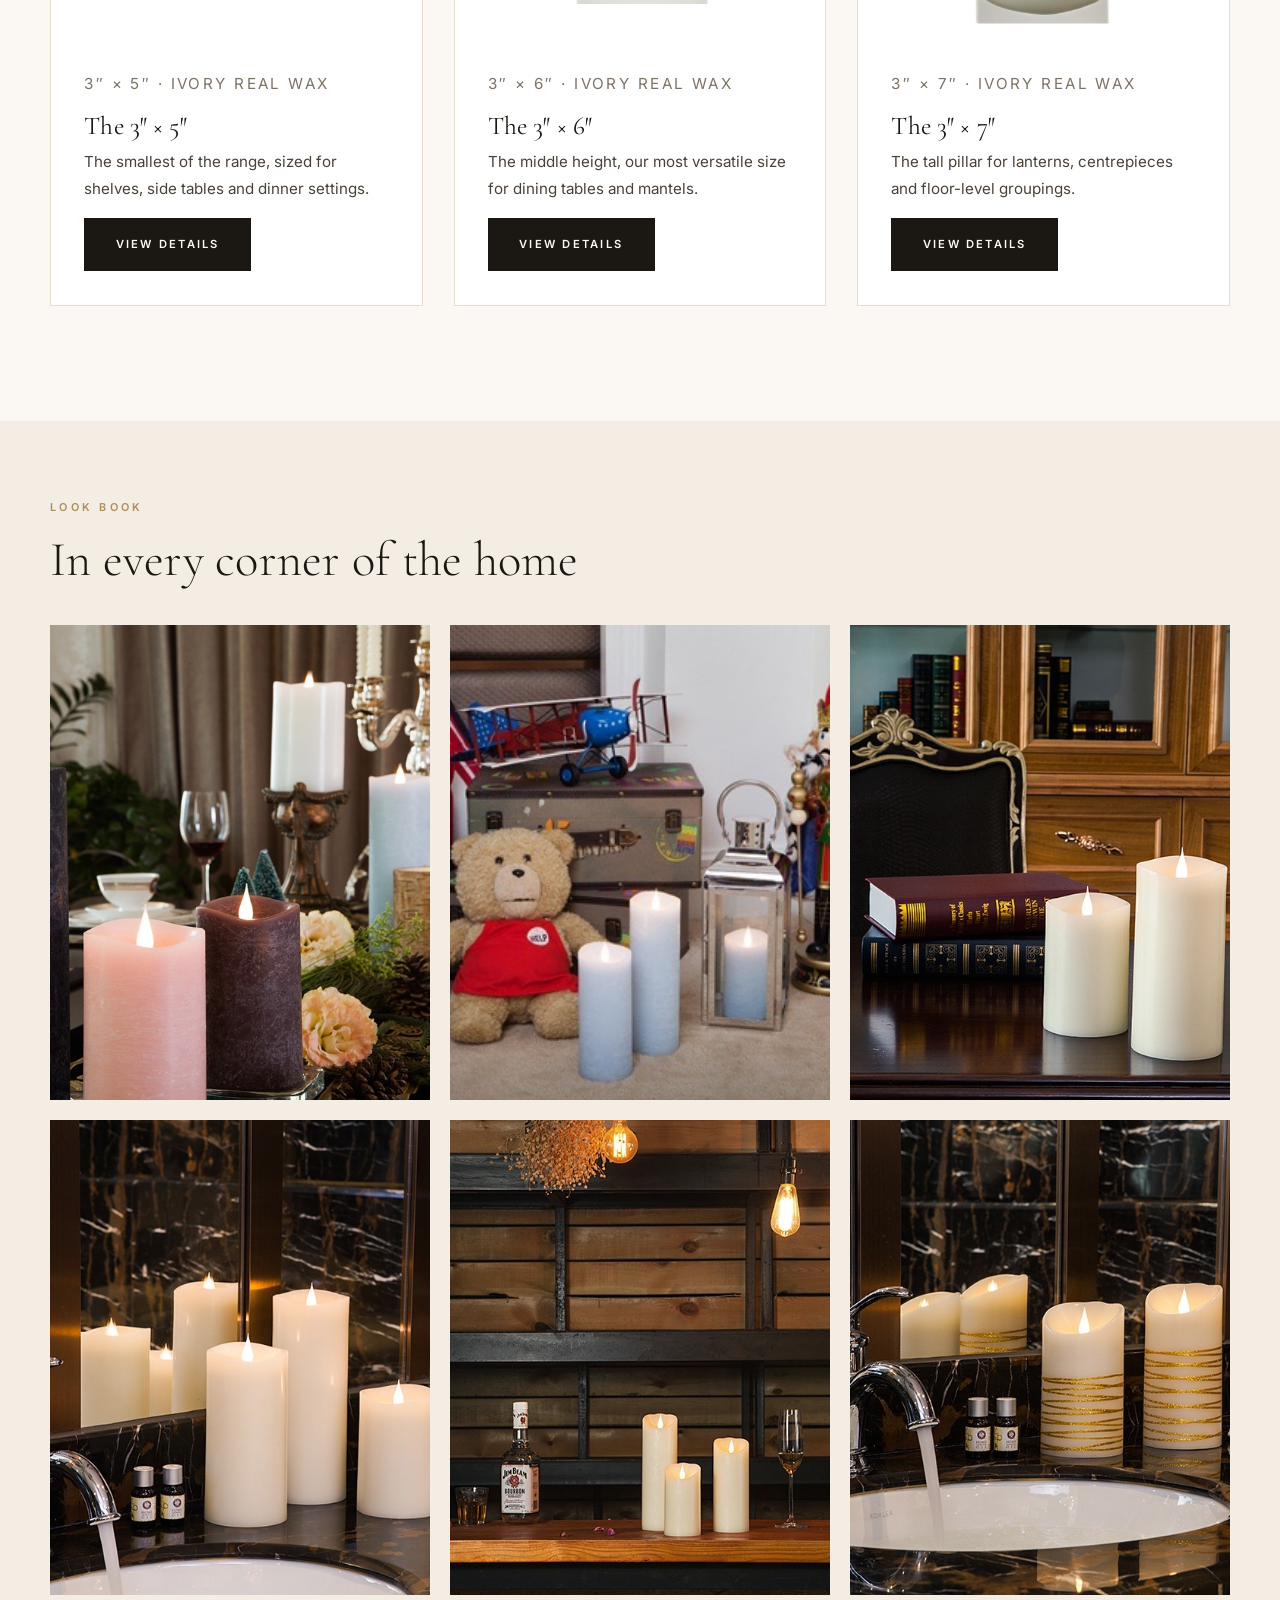
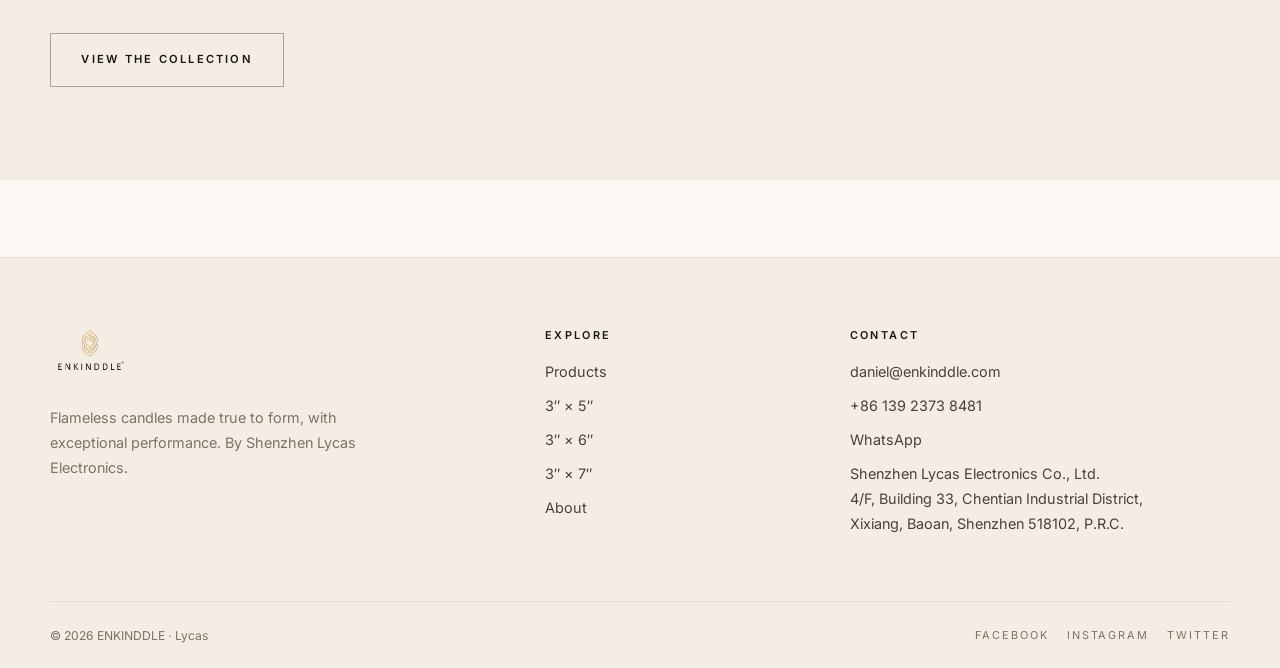
==== commit 11cc91af: "Add B2B product gallery and correct site content and navigation" ====
--- a/index.html
+++ b/index.html
@@ -120,10 +120,10 @@
         <img src="/assets/img/Home_Bar-1.jpg" alt="ENKINDDLE flameless candles on a dark wood bar counter beside a whisky bottle" width="500" height="667" loading="lazy">
       </div>
       <div class="split__body">
-        <span class="eyebrow">Spend less, save more</span>
+        <span class="eyebrow">For trade &amp; hospitality</span>
         <h2>A smart candle for businesses that burn them daily</h2>
-        <p>Traditional candles and lamps mean repeat buys and costly maintenance. An ENKINDDLE candle runs for up to 600 hours on two C batteries. With fewer batteries and replacements to buy — and lower electricity bills — hospitality and retail customers save thousands every year.</p>
-        <a class="btn btn--ghost" href="/contact/">Talk to us about volume orders</a>
+        <p>Our ivory candle range runs for up to 600 hours on two C batteries. Contact us to discuss product options and volume orders for your business.</p>
+        <a class="btn btn--ghost" href="/products/#b2b-collection">Explore the B2B collection</a>
       </div>
     </div>
   </section>
--- a/assets/css/style.css
+++ b/assets/css/style.css
@@ -358,16 +358,28 @@
   .specs { grid-template-columns: 1fr; }
   .stats { grid-template-columns: 1fr; gap: 28px; }
   .hero { min-height: 78vh; }
-  .hero__media img { object-position: 68% center; }
+  .hero__media img { object-position: 30% center; }
   .hero__media::after {
     background:
-      linear-gradient(180deg, rgba(10, 8, 6, 0.3) 0%, rgba(10, 8, 6, 0.18) 35%, rgba(10, 8, 6, 0.76) 100%);
+      linear-gradient(180deg, rgba(10, 8, 6, 0.32) 0%, rgba(10, 8, 6, 0.3) 35%, rgba(10, 8, 6, 0.82) 100%);
   }
   .card__actions .btn { width: 100%; justify-content: center; }
   .grid-3 { grid-template-columns: 1fr; }
 }
 
+@media (min-width: 561px) and (max-width: 1180px) {
+  .hero__media img { object-position: 22% center; }
+}
+
 @media (prefers-reduced-motion: reduce) {
   html { scroll-behavior: auto; }
   *, *::before, *::after { transition: none !important; animation: none !important; }
 }
+
+/* B2B collection: show complete product images without cropping. */
+.b2b-gallery { display:grid; grid-template-columns:repeat(4,minmax(0,1fr)); gap:24px; margin-top:32px; }
+.b2b-photo { margin:0; min-width:0; }
+.b2b-photo img { display:block; width:100%; height:320px; object-fit:contain; background:#fff; }
+.b2b-photo figcaption { font-size:0.875rem; margin-top:8px; }
+@media(max-width:920px) { .b2b-gallery { grid-template-columns:repeat(2,minmax(0,1fr)); } }
+@media(max-width:560px) { .b2b-gallery { gap:16px; } .b2b-photo img { height:230px; } }
